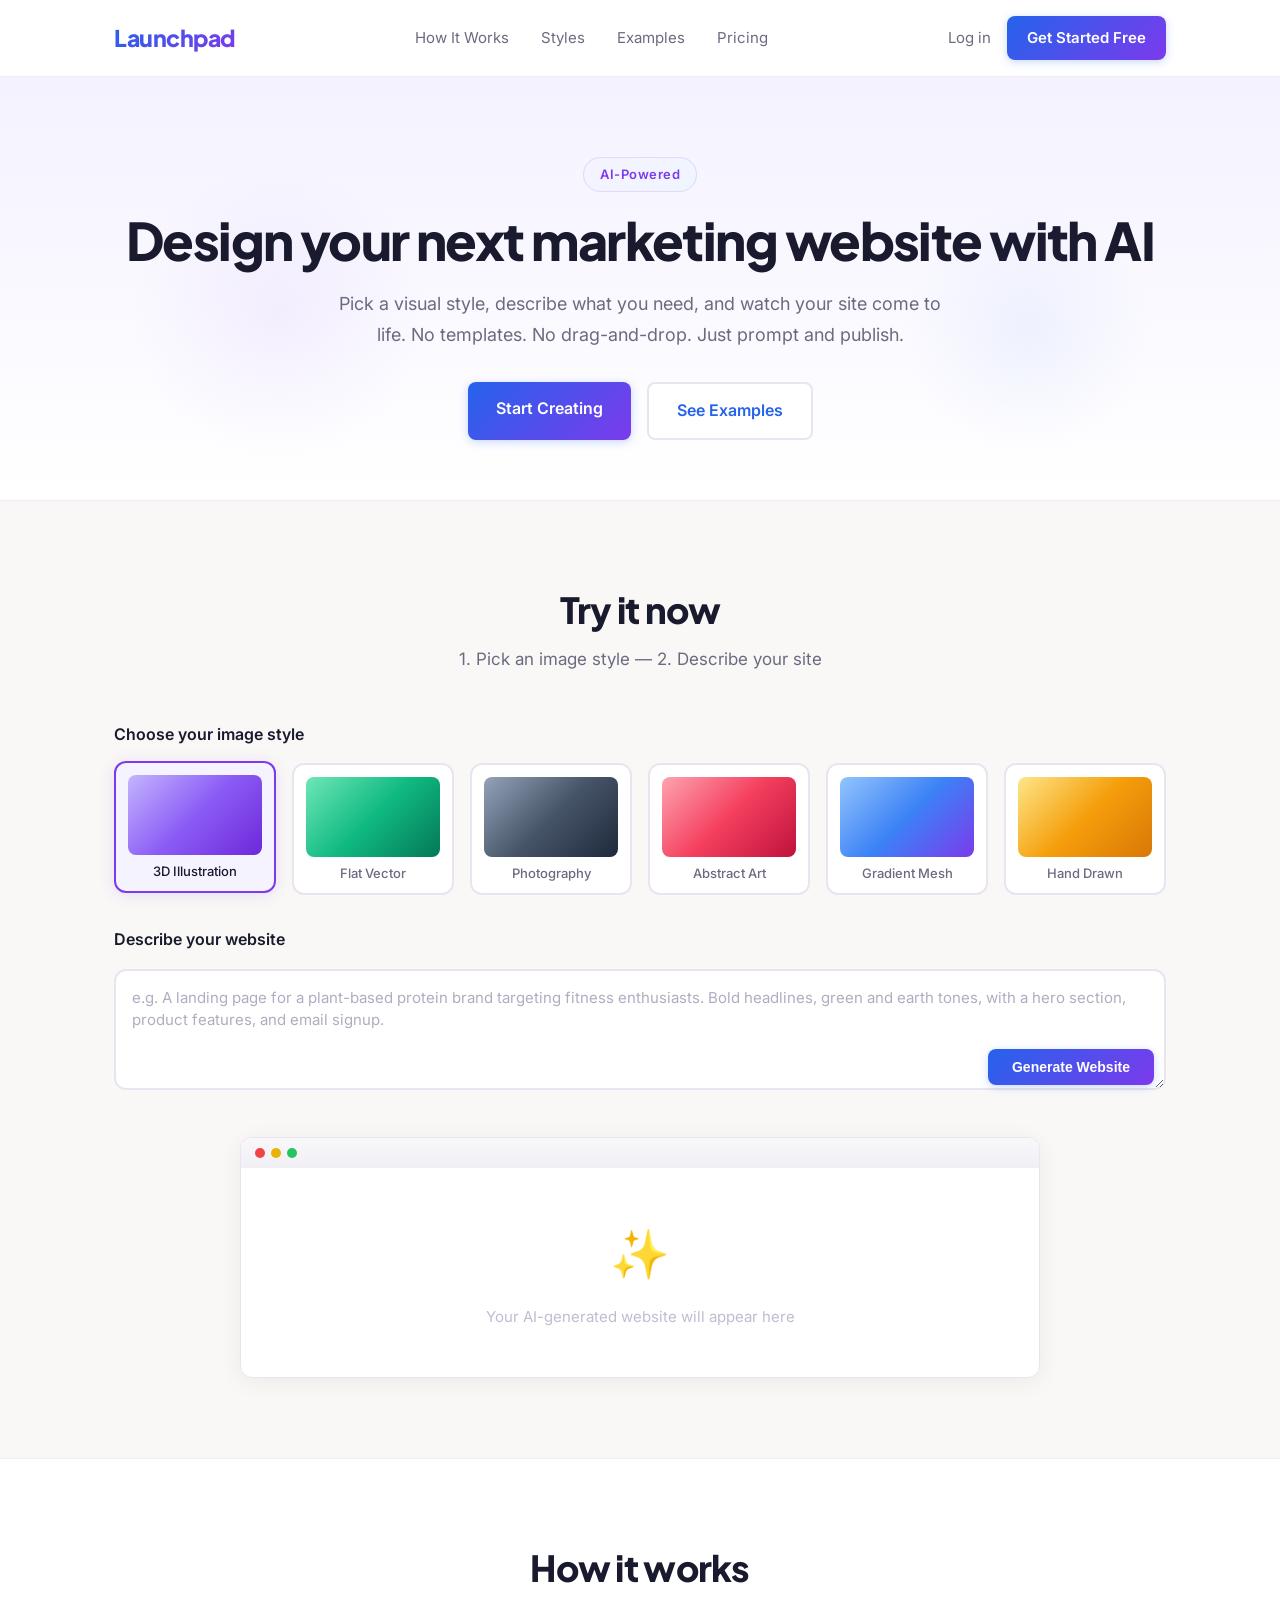
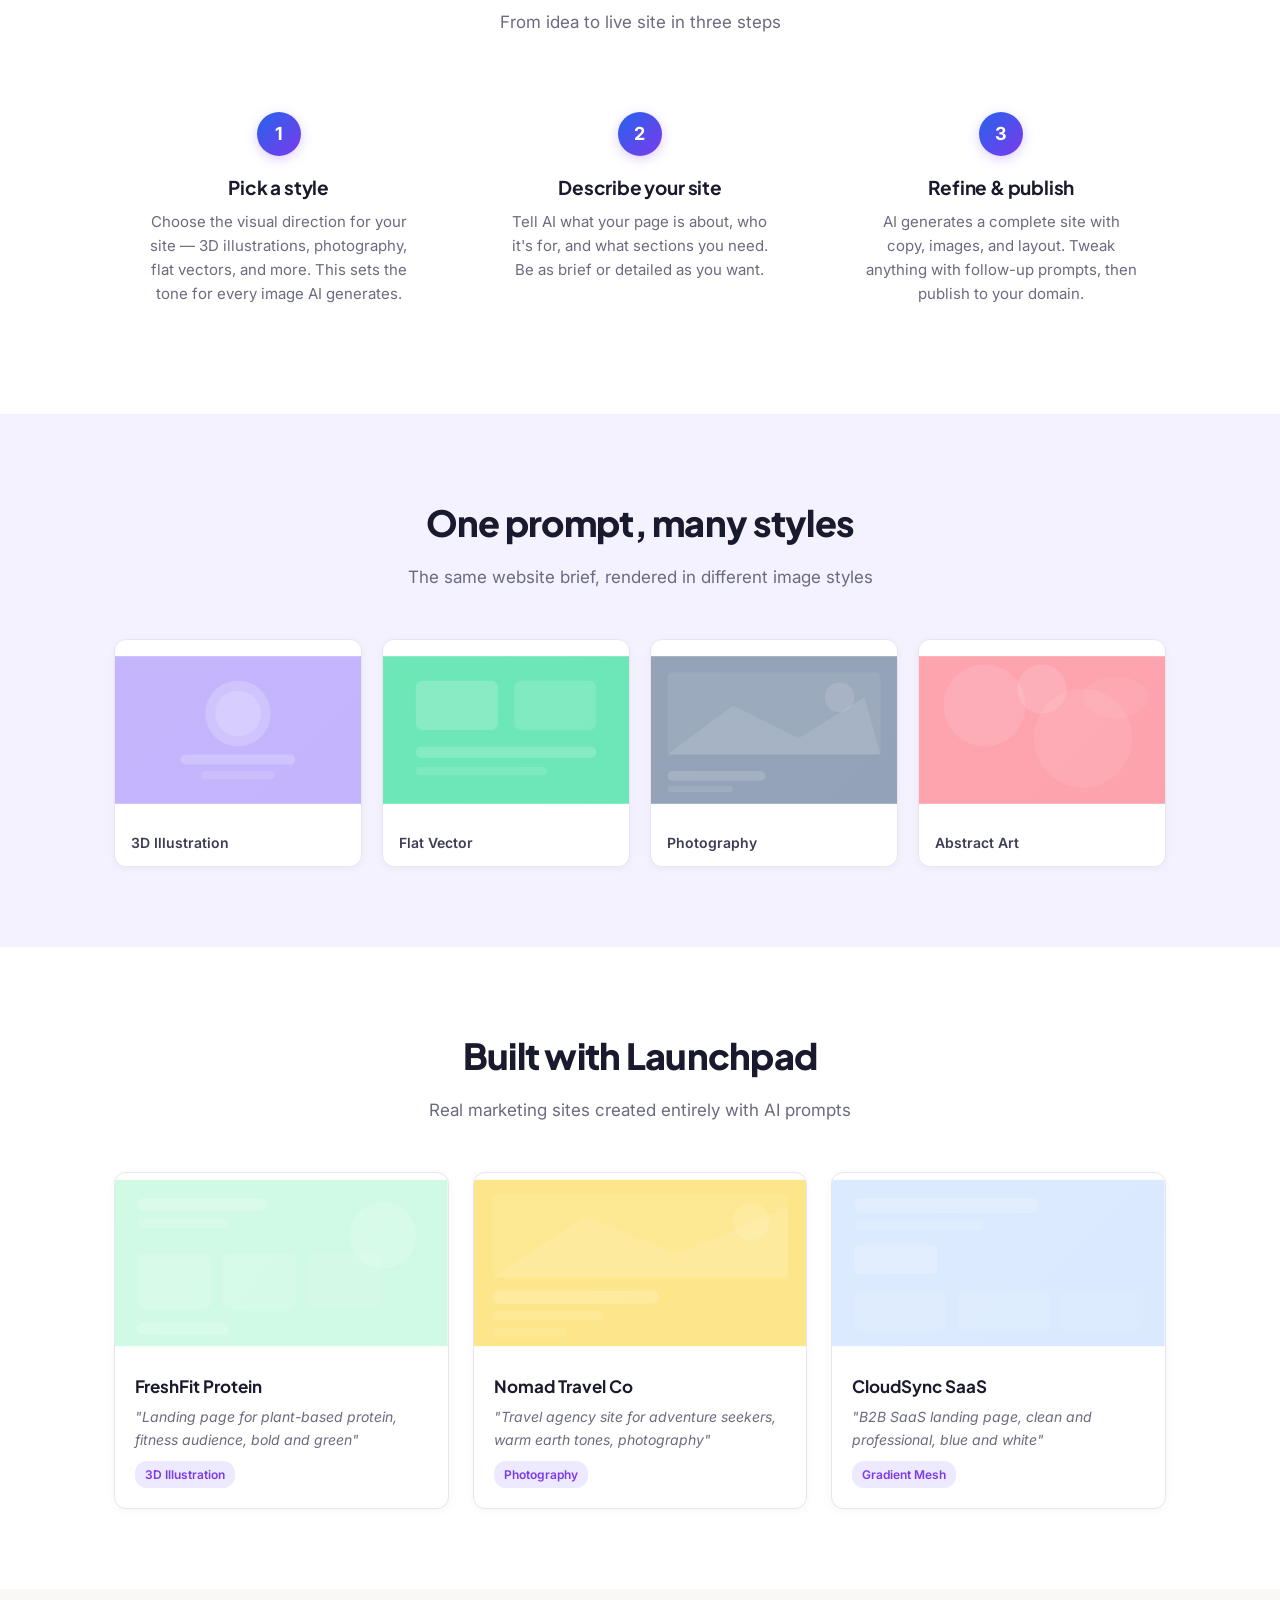
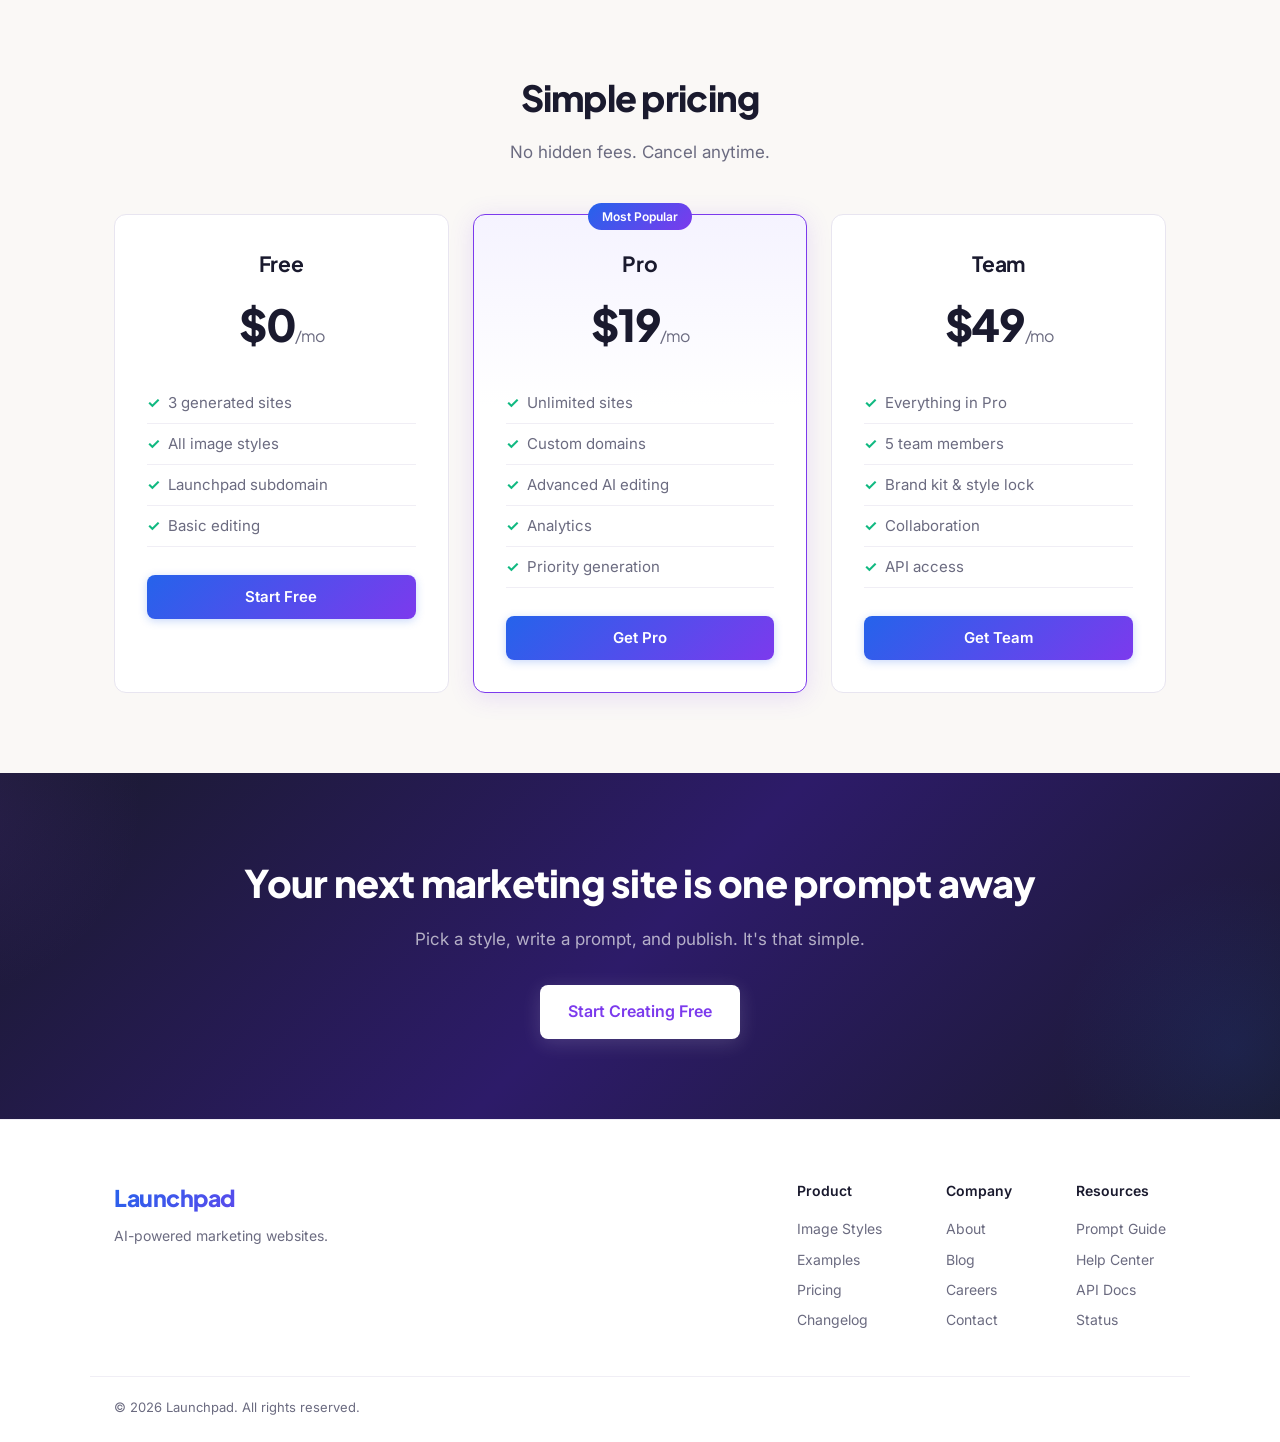
==== index.html @ 91522e07 "Initial commit: Launchpad AI website builder landing page Static landing page with colorized palette" ====
<!DOCTYPE html>
<html lang="en">
<head>
  <meta charset="UTF-8">
  <meta name="viewport" content="width=device-width, initial-scale=1.0">
  <title>Launchpad - AI Marketing Website Builder</title>
  <link rel="preconnect" href="https://fonts.googleapis.com">
  <link rel="preconnect" href="https://fonts.gstatic.com" crossorigin>
  <link href="https://fonts.googleapis.com/css2?family=Inter:wght@400;500;600;700&family=Plus+Jakarta+Sans:wght@600;700;800&display=swap" rel="stylesheet">
  <link rel="stylesheet" href="styles.css">
</head>
<body>

  <nav class="navbar">
    <div class="container nav-content">
      <div class="logo">Launchpad</div>
      <ul class="nav-links">
        <li><a href="#how-it-works">How It Works</a></li>
        <li><a href="#styles">Styles</a></li>
        <li><a href="#examples">Examples</a></li>
        <li><a href="#pricing">Pricing</a></li>
      </ul>
      <div class="nav-actions">
        <a href="#" class="btn-text">Log in</a>
        <a href="#" class="btn-primary">Get Started Free</a>
      </div>
    </div>
  </nav>

  <section class="hero">
    <div class="container">
      <div class="hero-badge">AI-Powered</div>
      <h1>Design your next marketing website with AI</h1>
      <p class="hero-subtitle">Pick a visual style, describe what you need, and watch your site come to life. No templates. No drag-and-drop. Just prompt and publish.</p>
      <div class="hero-actions">
        <a href="#builder" class="btn-primary btn-large">Start Creating</a>
        <a href="#examples" class="btn-secondary btn-large">See Examples</a>
      </div>
    </div>
  </section>

  <section id="builder" class="builder">
    <div class="container">
      <h2>Try it now</h2>
      <p class="section-subtitle">1. Pick an image style &mdash; 2. Describe your site</p>

      <div class="style-picker">
        <h3 class="picker-label">Choose your image style</h3>
        <div class="style-grid">
          <button class="style-card active" data-style="3d-illustration">
            <div class="style-preview preview-3d"></div>
            <span>3D Illustration</span>
          </button>
          <button class="style-card" data-style="flat-vector">
            <div class="style-preview preview-flat"></div>
            <span>Flat Vector</span>
          </button>
          <button class="style-card" data-style="photography">
            <div class="style-preview preview-photo"></div>
            <span>Photography</span>
          </button>
          <button class="style-card" data-style="abstract">
            <div class="style-preview preview-abstract"></div>
            <span>Abstract Art</span>
          </button>
          <button class="style-card" data-style="gradient">
            <div class="style-preview preview-gradient"></div>
            <span>Gradient Mesh</span>
          </button>
          <button class="style-card" data-style="hand-drawn">
            <div class="style-preview preview-hand"></div>
            <span>Hand Drawn</span>
          </button>
        </div>
      </div>

      <div class="prompt-area">
        <h3 class="picker-label">Describe your website</h3>
        <div class="prompt-box">
          <textarea placeholder="e.g. A landing page for a plant-based protein brand targeting fitness enthusiasts. Bold headlines, green and earth tones, with a hero section, product features, and email signup."></textarea>
          <button class="btn-primary btn-generate">Generate Website</button>
        </div>
      </div>

      <div class="builder-preview">
        <div class="browser-mockup">
          <div class="browser-bar">
            <span class="dot red"></span><span class="dot yellow"></span><span class="dot green"></span>
          </div>
          <div class="browser-content">
            <div class="preview-placeholder">
              <div class="preview-icon">&#10024;</div>
              <p>Your AI-generated website will appear here</p>
            </div>
          </div>
        </div>
      </div>
    </div>
  </section>

  <section id="how-it-works" class="how-it-works">
    <div class="container">
      <h2>How it works</h2>
      <p class="section-subtitle">From idea to live site in three steps</p>
      <div class="steps-grid">
        <div class="step-card fade-in">
          <div class="step-number">1</div>
          <h3>Pick a style</h3>
          <p>Choose the visual direction for your site — 3D illustrations, photography, flat vectors, and more. This sets the tone for every image AI generates.</p>
        </div>
        <div class="step-card fade-in">
          <div class="step-number">2</div>
          <h3>Describe your site</h3>
          <p>Tell AI what your page is about, who it's for, and what sections you need. Be as brief or detailed as you want.</p>
        </div>
        <div class="step-card fade-in">
          <div class="step-number">3</div>
          <h3>Refine & publish</h3>
          <p>AI generates a complete site with copy, images, and layout. Tweak anything with follow-up prompts, then publish to your domain.</p>
        </div>
      </div>
    </div>
  </section>

  <section id="styles" class="styles-showcase">
    <div class="container">
      <h2>One prompt, many styles</h2>
      <p class="section-subtitle">The same website brief, rendered in different image styles</p>
      <div class="showcase-grid">
        <div class="showcase-card fade-in">
          <div class="showcase-image showcase-3d">
            <svg viewBox="0 0 300 180" fill="none" xmlns="http://www.w3.org/2000/svg">
              <rect width="300" height="180" fill="url(#g3d)"/>
              <circle cx="150" cy="70" r="40" fill="rgba(255,255,255,0.2)" />
              <circle cx="150" cy="70" r="28" fill="rgba(255,255,255,0.15)" />
              <rect x="80" y="120" width="140" height="12" rx="6" fill="rgba(255,255,255,0.2)"/>
              <rect x="105" y="140" width="90" height="10" rx="5" fill="rgba(255,255,255,0.12)"/>
              <defs><linearGradient id="g3d" x1="0" y1="0" x2="300" y2="180"><stop stop-color="#c4b5fd"/><stop offset="0.5" stop-color="#8b5cf6"/><stop offset="1" stop-color="#4f46e5"/></linearGradient></defs>
            </svg>
          </div>
          <span class="showcase-label">3D Illustration</span>
        </div>
        <div class="showcase-card fade-in">
          <div class="showcase-image showcase-flat">
            <svg viewBox="0 0 300 180" fill="none" xmlns="http://www.w3.org/2000/svg">
              <rect width="300" height="180" fill="url(#gflat)"/>
              <rect x="40" y="30" width="100" height="60" rx="8" fill="rgba(255,255,255,0.18)"/>
              <rect x="160" y="30" width="100" height="60" rx="8" fill="rgba(255,255,255,0.12)"/>
              <rect x="40" y="110" width="220" height="14" rx="7" fill="rgba(255,255,255,0.15)"/>
              <rect x="40" y="135" width="160" height="10" rx="5" fill="rgba(255,255,255,0.1)"/>
              <defs><linearGradient id="gflat" x1="0" y1="0" x2="300" y2="180"><stop stop-color="#6ee7b7"/><stop offset="0.5" stop-color="#10b981"/><stop offset="1" stop-color="#047857"/></linearGradient></defs>
            </svg>
          </div>
          <span class="showcase-label">Flat Vector</span>
        </div>
        <div class="showcase-card fade-in">
          <div class="showcase-image showcase-photo">
            <svg viewBox="0 0 300 180" fill="none" xmlns="http://www.w3.org/2000/svg">
              <rect width="300" height="180" fill="url(#gphoto)"/>
              <rect x="20" y="20" width="260" height="100" rx="6" fill="rgba(255,255,255,0.08)"/>
              <polygon points="20,120 100,60 180,100 260,50 280,120" fill="rgba(255,255,255,0.1)"/>
              <circle cx="230" cy="50" r="18" fill="rgba(255,255,255,0.12)"/>
              <rect x="20" y="140" width="120" height="12" rx="6" fill="rgba(255,255,255,0.15)"/>
              <rect x="20" y="158" width="80" height="8" rx="4" fill="rgba(255,255,255,0.1)"/>
              <defs><linearGradient id="gphoto" x1="0" y1="0" x2="300" y2="180"><stop stop-color="#94a3b8"/><stop offset="0.5" stop-color="#475569"/><stop offset="1" stop-color="#1e293b"/></linearGradient></defs>
            </svg>
          </div>
          <span class="showcase-label">Photography</span>
        </div>
        <div class="showcase-card fade-in">
          <div class="showcase-image showcase-abstract">
            <svg viewBox="0 0 300 180" fill="none" xmlns="http://www.w3.org/2000/svg">
              <rect width="300" height="180" fill="url(#gabstract)"/>
              <circle cx="80" cy="60" r="50" fill="rgba(255,255,255,0.1)"/>
              <circle cx="200" cy="100" r="60" fill="rgba(255,255,255,0.08)"/>
              <circle cx="150" cy="40" r="30" fill="rgba(255,255,255,0.12)"/>
              <ellipse cx="240" cy="50" rx="40" ry="25" fill="rgba(255,255,255,0.06)"/>
              <defs><linearGradient id="gabstract" x1="0" y1="0" x2="300" y2="180"><stop stop-color="#fda4af"/><stop offset="0.5" stop-color="#f43f5e"/><stop offset="1" stop-color="#be123c"/></linearGradient></defs>
            </svg>
          </div>
          <span class="showcase-label">Abstract Art</span>
        </div>
      </div>
    </div>
  </section>

  <section id="examples" class="examples">
    <div class="container">
      <h2>Built with Launchpad</h2>
      <p class="section-subtitle">Real marketing sites created entirely with AI prompts</p>
      <div class="example-grid">
        <div class="example-card fade-in">
          <div class="example-image example-img-1">
            <svg viewBox="0 0 360 180" fill="none" xmlns="http://www.w3.org/2000/svg">
              <rect width="360" height="180" fill="url(#eg1)"/>
              <rect x="24" y="20" width="140" height="14" rx="7" fill="rgba(255,255,255,0.2)"/>
              <rect x="24" y="42" width="100" height="10" rx="5" fill="rgba(255,255,255,0.12)"/>
              <circle cx="290" cy="60" r="36" fill="rgba(255,255,255,0.15)"/>
              <rect x="24" y="80" width="80" height="60" rx="8" fill="rgba(255,255,255,0.12)"/>
              <rect x="116" y="80" width="80" height="60" rx="8" fill="rgba(255,255,255,0.1)"/>
              <rect x="208" y="80" width="80" height="60" rx="8" fill="rgba(255,255,255,0.08)"/>
              <rect x="24" y="155" width="100" height="12" rx="6" fill="rgba(255,255,255,0.18)"/>
              <defs><linearGradient id="eg1" x1="0" y1="0" x2="360" y2="180"><stop stop-color="#d1fae5"/><stop offset="0.5" stop-color="#34d399"/><stop offset="1" stop-color="#059669"/></linearGradient></defs>
            </svg>
          </div>
          <div class="example-info">
            <h3>FreshFit Protein</h3>
            <p class="example-prompt">"Landing page for plant-based protein, fitness audience, bold and green"</p>
            <span class="example-style">3D Illustration</span>
          </div>
        </div>
        <div class="example-card fade-in">
          <div class="example-image example-img-2">
            <svg viewBox="0 0 360 180" fill="none" xmlns="http://www.w3.org/2000/svg">
              <rect width="360" height="180" fill="url(#eg2)"/>
              <rect x="20" y="16" width="320" height="90" rx="6" fill="rgba(255,255,255,0.08)"/>
              <polygon points="20,106 120,40 220,80 340,30 340,106" fill="rgba(255,255,255,0.1)"/>
              <circle cx="300" cy="45" r="20" fill="rgba(255,255,255,0.12)"/>
              <rect x="20" y="120" width="180" height="14" rx="7" fill="rgba(255,255,255,0.18)"/>
              <rect x="20" y="142" width="120" height="10" rx="5" fill="rgba(255,255,255,0.1)"/>
              <rect x="20" y="160" width="80" height="10" rx="5" fill="rgba(255,255,255,0.08)"/>
              <defs><linearGradient id="eg2" x1="0" y1="0" x2="360" y2="180"><stop stop-color="#fde68a"/><stop offset="0.5" stop-color="#f59e0b"/><stop offset="1" stop-color="#b45309"/></linearGradient></defs>
            </svg>
          </div>
          <div class="example-info">
            <h3>Nomad Travel Co</h3>
            <p class="example-prompt">"Travel agency site for adventure seekers, warm earth tones, photography"</p>
            <span class="example-style">Photography</span>
          </div>
        </div>
        <div class="example-card fade-in">
          <div class="example-image example-img-3">
            <svg viewBox="0 0 360 180" fill="none" xmlns="http://www.w3.org/2000/svg">
              <rect width="360" height="180" fill="url(#eg3)"/>
              <rect x="24" y="20" width="200" height="16" rx="8" fill="rgba(255,255,255,0.2)"/>
              <rect x="24" y="44" width="140" height="10" rx="5" fill="rgba(255,255,255,0.12)"/>
              <rect x="24" y="70" width="90" height="32" rx="6" fill="rgba(255,255,255,0.18)"/>
              <rect x="24" y="120" width="100" height="44" rx="8" fill="rgba(255,255,255,0.1)"/>
              <rect x="136" y="120" width="100" height="44" rx="8" fill="rgba(255,255,255,0.08)"/>
              <rect x="248" y="120" width="88" height="44" rx="8" fill="rgba(255,255,255,0.06)"/>
              <defs><linearGradient id="eg3" x1="0" y1="0" x2="360" y2="180"><stop stop-color="#dbeafe"/><stop offset="0.5" stop-color="#60a5fa"/><stop offset="1" stop-color="#2563eb"/></linearGradient></defs>
            </svg>
          </div>
          <div class="example-info">
            <h3>CloudSync SaaS</h3>
            <p class="example-prompt">"B2B SaaS landing page, clean and professional, blue and white"</p>
            <span class="example-style">Gradient Mesh</span>
          </div>
        </div>
      </div>
    </div>
  </section>

  <section id="pricing" class="pricing">
    <div class="container">
      <h2>Simple pricing</h2>
      <p class="section-subtitle">No hidden fees. Cancel anytime.</p>
      <div class="pricing-grid">
        <div class="pricing-card fade-in">
          <h3>Free</h3>
          <div class="price">$0<span>/mo</span></div>
          <ul>
            <li>3 generated sites</li>
            <li>All image styles</li>
            <li>Launchpad subdomain</li>
            <li>Basic editing</li>
          </ul>
          <a href="#" class="btn-primary">Start Free</a>
        </div>
        <div class="pricing-card featured fade-in">
          <div class="badge">Most Popular</div>
          <h3>Pro</h3>
          <div class="price">$19<span>/mo</span></div>
          <ul>
            <li>Unlimited sites</li>
            <li>Custom domains</li>
            <li>Advanced AI editing</li>
            <li>Analytics</li>
            <li>Priority generation</li>
          </ul>
          <a href="#" class="btn-primary">Get Pro</a>
        </div>
        <div class="pricing-card fade-in">
          <h3>Team</h3>
          <div class="price">$49<span>/mo</span></div>
          <ul>
            <li>Everything in Pro</li>
            <li>5 team members</li>
            <li>Brand kit & style lock</li>
            <li>Collaboration</li>
            <li>API access</li>
          </ul>
          <a href="#" class="btn-primary">Get Team</a>
        </div>
      </div>
    </div>
  </section>

  <section class="cta">
    <div class="container">
      <h2>Your next marketing site is one prompt away</h2>
      <p>Pick a style, write a prompt, and publish. It's that simple.</p>
      <a href="#builder" class="btn-primary btn-large">Start Creating Free</a>
    </div>
  </section>

  <footer class="footer">
    <div class="container footer-content">
      <div class="footer-brand">
        <div class="logo">Launchpad</div>
        <p>AI-powered marketing websites.</p>
      </div>
      <div class="footer-links">
        <div>
          <h4>Product</h4>
          <a href="#">Image Styles</a>
          <a href="#">Examples</a>
          <a href="#">Pricing</a>
          <a href="#">Changelog</a>
        </div>
        <div>
          <h4>Company</h4>
          <a href="#">About</a>
          <a href="#">Blog</a>
          <a href="#">Careers</a>
          <a href="#">Contact</a>
        </div>
        <div>
          <h4>Resources</h4>
          <a href="#">Prompt Guide</a>
          <a href="#">Help Center</a>
          <a href="#">API Docs</a>
          <a href="#">Status</a>
        </div>
      </div>
    </div>
    <div class="container footer-bottom">
      <p>&copy; 2026 Launchpad. All rights reserved.</p>
    </div>
  </footer>

  <script src="app.js"></script>
</body>
</html>
---- styles.css ----
:root {
  --blue-600: #2563eb;
  --blue-500: #3b82f6;
  --blue-100: #dbeafe;
  --blue-50: #eff6ff;
  --violet-600: #7c3aed;
  --violet-100: #ede9fe;
  --violet-50: #f5f3ff;
  --rose-500: #f43f5e;
  --rose-100: #ffe4e6;
  --amber-500: #f59e0b;
  --amber-100: #fef3c7;
  --emerald-500: #10b981;
  --emerald-100: #d1fae5;
  --ink: #1a1a2e;
  --ink-light: #3d3d56;
  --ink-muted: #6b6b80;
  --surface: #fff;
  --surface-warm: #faf8f6;
  --surface-cool: #f4f2ff;
  --surface-tint: #f0edff;
  --border: #e8e5f0;
  --border-light: #f0eef5;
}

* {
  margin: 0;
  padding: 0;
  box-sizing: border-box;
}

body {
  font-family: 'Inter', -apple-system, BlinkMacSystemFont, 'Segoe UI', Roboto, sans-serif;
  color: var(--ink-light);
  line-height: 1.6;
  background: var(--surface);
  -webkit-font-smoothing: antialiased;
  -moz-osx-font-smoothing: grayscale;
}

.container {
  max-width: 1100px;
  margin: 0 auto;
  padding: 0 24px;
}

/* Nav */
.navbar {
  padding: 16px 0;
  border-bottom: 1px solid var(--border-light);
  position: sticky;
  top: 0;
  background: rgba(255, 255, 255, 0.92);
  backdrop-filter: blur(12px);
  z-index: 100;
}

.nav-content {
  display: flex;
  align-items: center;
  justify-content: space-between;
}

.logo {
  font-family: 'Plus Jakarta Sans', 'Inter', sans-serif;
  font-size: 23px;
  font-weight: 800;
  color: var(--ink);
  background: linear-gradient(135deg, var(--blue-600), var(--violet-600));
  -webkit-background-clip: text;
  -webkit-text-fill-color: transparent;
  background-clip: text;
  letter-spacing: -0.02em;
}

.nav-links {
  display: flex;
  list-style: none;
  gap: 32px;
}

.nav-links a {
  text-decoration: none;
  color: var(--ink-muted);
  font-size: 15px;
}

.nav-links a:hover {
  color: var(--ink);
}

.nav-actions {
  display: flex;
  align-items: center;
  gap: 16px;
}

.btn-text {
  text-decoration: none;
  color: var(--ink-muted);
  font-size: 15px;
}

.btn-text:hover {
  color: var(--ink);
}

.btn-primary {
  display: inline-block;
  background: linear-gradient(135deg, var(--blue-600), var(--violet-600));
  color: #fff;
  padding: 10px 20px;
  border-radius: 8px;
  text-decoration: none;
  font-size: 15px;
  font-weight: 600;
  border: none;
  cursor: pointer;
  box-shadow: 0 2px 8px rgba(37, 99, 235, 0.25);
}

.btn-primary:hover {
  box-shadow: 0 4px 16px rgba(37, 99, 235, 0.35);
}

.btn-secondary {
  display: inline-block;
  background: var(--surface);
  color: var(--blue-600);
  padding: 10px 20px;
  border-radius: 8px;
  text-decoration: none;
  font-size: 15px;
  font-weight: 600;
  border: 2px solid var(--border);
}

.btn-secondary:hover {
  border-color: var(--blue-500);
  background: var(--blue-50);
}

.btn-large {
  padding: 14px 28px;
  font-size: 16px;
}

/* Hero */
.hero {
  padding: 80px 0 60px;
  text-align: center;
  background: linear-gradient(180deg, var(--surface-cool) 0%, var(--surface) 100%);
  position: relative;
}

.hero::before {
  content: '';
  position: absolute;
  top: 20%;
  left: 10%;
  width: 300px;
  height: 300px;
  background: radial-gradient(circle, rgba(124, 58, 237, 0.06) 0%, transparent 70%);
  border-radius: 50%;
  pointer-events: none;
}

.hero::after {
  content: '';
  position: absolute;
  top: 30%;
  right: 10%;
  width: 250px;
  height: 250px;
  background: radial-gradient(circle, rgba(37, 99, 235, 0.06) 0%, transparent 70%);
  border-radius: 50%;
  pointer-events: none;
}

.hero-badge {
  display: inline-block;
  background: linear-gradient(135deg, var(--violet-50), var(--blue-50));
  color: var(--violet-600);
  font-size: 13px;
  font-weight: 600;
  padding: 6px 16px;
  border-radius: 20px;
  margin-bottom: 20px;
  letter-spacing: 0.5px;
  border: 1px solid rgba(124, 58, 237, 0.15);
}

.hero h1 {
  font-family: 'Plus Jakarta Sans', 'Inter', sans-serif;
  font-size: 52px;
  font-weight: 800;
  line-height: 1.1;
  color: var(--ink);
  margin-bottom: 20px;
  letter-spacing: -0.03em;
}

.hero-subtitle {
  font-size: 18px;
  color: var(--ink-muted);
  max-width: 620px;
  margin: 0 auto 32px;
  line-height: 1.7;
}

.hero-actions {
  display: flex;
  justify-content: center;
  gap: 16px;
}

/* Builder Section */
.builder {
  padding: 80px 0;
  background: var(--surface-warm);
  border-top: 1px solid var(--border-light);
  border-bottom: 1px solid var(--border-light);
}

.builder h2 {
  font-family: 'Plus Jakarta Sans', 'Inter', sans-serif;
  text-align: center;
  font-size: 36px;
  font-weight: 800;
  color: var(--ink);
  margin-bottom: 8px;
  letter-spacing: -0.02em;
}

.picker-label {
  font-size: 16px;
  font-weight: 600;
  color: var(--ink);
  margin-bottom: 16px;
}

/* Style Picker */
.style-picker {
  margin-top: 40px;
  margin-bottom: 32px;
}

.style-grid {
  display: grid;
  grid-template-columns: repeat(6, 1fr);
  gap: 16px;
}

.style-card {
  background: var(--surface);
  border: 2px solid var(--border);
  border-radius: 12px;
  padding: 12px;
  text-align: center;
  cursor: pointer;
  transition: border-color 0.2s, box-shadow 0.2s;
  font-family: inherit;
  font-size: 13px;
  font-weight: 500;
  color: var(--ink-muted);
}

.style-card:hover {
  border-color: var(--blue-500);
  box-shadow: 0 2px 12px rgba(37, 99, 235, 0.1);
}

.style-card.active {
  border-color: var(--violet-600);
  background: var(--violet-50);
  box-shadow: 0 2px 16px rgba(124, 58, 237, 0.15);
  color: var(--ink);
}

.style-preview {
  width: 100%;
  height: 80px;
  border-radius: 8px;
  margin-bottom: 8px;
}

.preview-3d {
  background: linear-gradient(135deg, #c4b5fd, #8b5cf6, #6d28d9);
}

.preview-flat {
  background: linear-gradient(135deg, #6ee7b7, #10b981, #047857);
}

.preview-photo {
  background: linear-gradient(135deg, #94a3b8, #475569, #1e293b);
}

.preview-abstract {
  background: linear-gradient(135deg, #fda4af, #f43f5e, #be123c);
}

.preview-gradient {
  background: linear-gradient(135deg, #93c5fd, #3b82f6, #7c3aed);
}

.preview-hand {
  background: linear-gradient(135deg, #fde68a, #f59e0b, #d97706);
}

/* Prompt Area */
.prompt-area {
  margin-bottom: 40px;
}

.prompt-box {
  position: relative;
}

.prompt-box textarea {
  width: 100%;
  min-height: 120px;
  padding: 16px;
  padding-bottom: 56px;
  border: 2px solid var(--border);
  border-radius: 12px;
  font-family: inherit;
  font-size: 15px;
  color: var(--ink-light);
  resize: vertical;
  line-height: 1.5;
  background: var(--surface);
}

.prompt-box textarea:focus {
  outline: none;
  border-color: var(--violet-600);
  box-shadow: 0 0 0 3px rgba(124, 58, 237, 0.1);
}

.prompt-box textarea::placeholder {
  color: #b0adc0;
}

.btn-generate {
  position: absolute;
  bottom: 12px;
  right: 12px;
  padding: 10px 24px;
  font-size: 14px;
}

/* Builder Preview */
.builder-preview {
  max-width: 800px;
  margin: 0 auto;
}

.browser-mockup {
  border: 1px solid var(--border);
  border-radius: 12px;
  overflow: hidden;
  background: var(--surface);
  box-shadow: 0 4px 24px rgba(0, 0, 0, 0.06);
}

.browser-bar {
  background: linear-gradient(180deg, #f8f7fa, #f0eff4);
  padding: 10px 14px;
  display: flex;
  gap: 6px;
}

.dot {
  width: 10px;
  height: 10px;
  border-radius: 50%;
}

.dot.red { background: #ef4444; }
.dot.yellow { background: #eab308; }
.dot.green { background: #22c55e; }

.browser-content {
  padding: 48px 32px;
}

.preview-placeholder {
  text-align: center;
  color: #c0bdd0;
}

.preview-icon {
  font-size: 48px;
  margin-bottom: 12px;
}

.preview-placeholder p {
  font-size: 15px;
}

/* How It Works */
.how-it-works {
  padding: 80px 0;
  background: var(--surface);
}

.how-it-works h2 {
  font-family: 'Plus Jakarta Sans', 'Inter', sans-serif;
  text-align: center;
  font-size: 36px;
  font-weight: 800;
  color: var(--ink);
  margin-bottom: 12px;
  letter-spacing: -0.02em;
}

.section-subtitle {
  text-align: center;
  font-size: 17px;
  color: var(--ink-muted);
  margin-bottom: 48px;
}

.steps-grid {
  display: grid;
  grid-template-columns: repeat(3, 1fr);
  gap: 32px;
}

.step-card {
  text-align: center;
  padding: 28px;
}

.step-number {
  display: inline-flex;
  align-items: center;
  justify-content: center;
  width: 44px;
  height: 44px;
  border-radius: 50%;
  background: linear-gradient(135deg, var(--blue-600), var(--violet-600));
  color: #fff;
  font-size: 18px;
  font-weight: 700;
  margin-bottom: 16px;
  box-shadow: 0 3px 12px rgba(124, 58, 237, 0.25);
}

.step-card h3 {
  font-family: 'Plus Jakarta Sans', 'Inter', sans-serif;
  font-size: 19px;
  font-weight: 700;
  color: var(--ink);
  margin-bottom: 8px;
  letter-spacing: -0.01em;
}

.step-card p {
  font-size: 15px;
  color: var(--ink-muted);
}

/* Styles Showcase */
.styles-showcase {
  padding: 80px 0;
  background: var(--surface-cool);
}

.styles-showcase h2 {
  font-family: 'Plus Jakarta Sans', 'Inter', sans-serif;
  text-align: center;
  font-size: 36px;
  font-weight: 800;
  color: var(--ink);
  margin-bottom: 12px;
  letter-spacing: -0.02em;
}

.showcase-grid {
  display: grid;
  grid-template-columns: repeat(4, 1fr);
  gap: 20px;
}

.showcase-card {
  border-radius: 12px;
  overflow: hidden;
  background: var(--surface);
  border: 1px solid var(--border);
  box-shadow: 0 2px 8px rgba(0, 0, 0, 0.04);
}

.showcase-image {
  height: 180px;
  display: flex;
  align-items: center;
  justify-content: center;
  overflow: hidden;
}

.showcase-image svg {
  width: 100%;
  height: 100%;
}

.showcase-label {
  display: block;
  padding: 12px 16px;
  font-size: 14px;
  font-weight: 600;
  color: var(--ink-light);
}

/* Examples */
.examples {
  padding: 80px 0;
  background: var(--surface);
}

.examples h2 {
  font-family: 'Plus Jakarta Sans', 'Inter', sans-serif;
  text-align: center;
  font-size: 36px;
  font-weight: 800;
  color: var(--ink);
  margin-bottom: 12px;
  letter-spacing: -0.02em;
}

.example-grid {
  display: grid;
  grid-template-columns: repeat(3, 1fr);
  gap: 24px;
}

.example-card {
  border: 1px solid var(--border);
  border-radius: 12px;
  overflow: hidden;
  background: var(--surface);
  box-shadow: 0 2px 8px rgba(0, 0, 0, 0.04);
}

.example-image {
  height: 180px;
  display: flex;
  align-items: center;
  justify-content: center;
  overflow: hidden;
}

.example-image svg {
  width: 100%;
  height: 100%;
}

.example-info {
  padding: 20px;
}

.example-info h3 {
  font-family: 'Plus Jakarta Sans', 'Inter', sans-serif;
  font-size: 17px;
  font-weight: 700;
  color: var(--ink);
  margin-bottom: 6px;
}

.example-prompt {
  font-size: 14px;
  color: var(--ink-muted);
  font-style: italic;
  margin-bottom: 10px;
}

.example-style {
  display: inline-block;
  font-size: 12px;
  font-weight: 600;
  color: var(--violet-600);
  background: var(--violet-100);
  padding: 4px 10px;
  border-radius: 12px;
}

/* Pricing */
.pricing {
  padding: 80px 0;
  background: var(--surface-warm);
}

.pricing h2 {
  font-family: 'Plus Jakarta Sans', 'Inter', sans-serif;
  text-align: center;
  font-size: 36px;
  font-weight: 800;
  color: var(--ink);
  margin-bottom: 12px;
  letter-spacing: -0.02em;
}

.pricing-grid {
  display: grid;
  grid-template-columns: repeat(3, 1fr);
  gap: 24px;
  margin-top: 40px;
}

.pricing-card {
  padding: 32px;
  border: 1px solid var(--border);
  border-radius: 12px;
  text-align: center;
  position: relative;
  background: var(--surface);
}

.pricing-card.featured {
  border-color: var(--violet-600);
  box-shadow: 0 4px 24px rgba(124, 58, 237, 0.15);
  background: linear-gradient(180deg, var(--violet-50) 0%, var(--surface) 40%);
}

.badge {
  position: absolute;
  top: -12px;
  left: 50%;
  transform: translateX(-50%);
  background: linear-gradient(135deg, var(--blue-600), var(--violet-600));
  color: #fff;
  font-size: 12px;
  font-weight: 600;
  padding: 4px 14px;
  border-radius: 20px;
}

.pricing-card h3 {
  font-family: 'Plus Jakarta Sans', 'Inter', sans-serif;
  font-size: 21px;
  font-weight: 700;
  margin-bottom: 8px;
  color: var(--ink);
  letter-spacing: -0.01em;
}

.price {
  font-family: 'Plus Jakarta Sans', 'Inter', sans-serif;
  font-size: 44px;
  font-weight: 800;
  color: var(--ink);
  margin-bottom: 24px;
  letter-spacing: -0.03em;
}

.price span {
  font-size: 16px;
  font-weight: 400;
  color: var(--ink-muted);
}

.pricing-card ul {
  list-style: none;
  margin-bottom: 28px;
  text-align: left;
}

.pricing-card li {
  padding: 8px 0;
  font-size: 15px;
  color: var(--ink-muted);
  border-bottom: 1px solid var(--border-light);
}

.pricing-card li::before {
  content: '\2713';
  color: var(--emerald-500);
  font-weight: 700;
  margin-right: 8px;
}

.pricing-card .btn-primary {
  width: 100%;
  text-align: center;
}

/* CTA */
.cta {
  padding: 80px 0;
  text-align: center;
  background: linear-gradient(135deg, #1a1a2e 0%, #2d1b69 50%, #1a1a2e 100%);
  color: #fff;
  position: relative;
  overflow: hidden;
}

.cta::before {
  content: '';
  position: absolute;
  top: -50%;
  left: -20%;
  width: 400px;
  height: 400px;
  background: radial-gradient(circle, rgba(124, 58, 237, 0.15) 0%, transparent 70%);
  border-radius: 50%;
  pointer-events: none;
}

.cta::after {
  content: '';
  position: absolute;
  bottom: -30%;
  right: -10%;
  width: 350px;
  height: 350px;
  background: radial-gradient(circle, rgba(37, 99, 235, 0.12) 0%, transparent 70%);
  border-radius: 50%;
  pointer-events: none;
}

.cta h2 {
  font-family: 'Plus Jakarta Sans', 'Inter', sans-serif;
  text-align: center;
  font-size: 38px;
  font-weight: 800;
  color: #fff;
  margin-bottom: 12px;
  position: relative;
  letter-spacing: -0.02em;
}

.cta p {
  color: rgba(255, 255, 255, 0.65);
  font-size: 17px;
  margin-bottom: 32px;
  position: relative;
}

.cta .btn-primary {
  position: relative;
  background: #fff;
  color: var(--violet-600);
  box-shadow: 0 4px 20px rgba(255, 255, 255, 0.15);
}

/* Footer */
.footer {
  padding: 60px 0 24px;
  border-top: 1px solid var(--border-light);
  background: var(--surface);
}

.footer-content {
  display: flex;
  justify-content: space-between;
  margin-bottom: 40px;
}

.footer-brand p {
  color: var(--ink-muted);
  font-size: 14px;
  margin-top: 8px;
}

.footer-links {
  display: flex;
  gap: 64px;
}

.footer-links h4 {
  font-size: 14px;
  font-weight: 600;
  color: var(--ink);
  margin-bottom: 12px;
}

.footer-links a {
  display: block;
  text-decoration: none;
  color: var(--ink-muted);
  font-size: 14px;
  padding: 4px 0;
}

.footer-links a:hover {
  color: var(--violet-600);
}

.footer-bottom {
  border-top: 1px solid var(--border-light);
  padding-top: 20px;
}

.footer-bottom p {
  font-size: 13px;
  color: var(--ink-muted);
}

/* Loading dots for generate button */
.preview-loading {
  text-align: center;
  color: var(--ink-muted);
}

.loading-dots {
  display: flex;
  justify-content: center;
  gap: 6px;
  margin-bottom: 12px;
}

.loading-dots span {
  width: 10px;
  height: 10px;
  border-radius: 50%;
  background: linear-gradient(135deg, var(--blue-600), var(--violet-600));
  animation: dotBounce 1.2s ease-in-out infinite;
}

.loading-dots span:nth-child(2) { animation-delay: 0.15s; }
.loading-dots span:nth-child(3) { animation-delay: 0.3s; }

@keyframes dotBounce {
  0%, 80%, 100% { transform: scale(0.6); opacity: 0.4; }
  40% { transform: scale(1); opacity: 1; }
}

.preview-done {
  text-align: center;
  color: var(--ink-light);
}

/* ===== ANIMATIONS ===== */

/* Scroll-reveal: elements fade up into view */
@keyframes fadeInUp {
  from {
    opacity: 0;
    transform: translateY(24px);
  }
  to {
    opacity: 1;
    transform: translateY(0);
  }
}

.fade-in {
  opacity: 0;
  transform: translateY(24px);
}

.fade-in.visible {
  animation: fadeInUp 0.6s ease-out forwards;
}

.fade-in.visible:nth-child(2) { animation-delay: 0.08s; }
.fade-in.visible:nth-child(3) { animation-delay: 0.16s; }
.fade-in.visible:nth-child(4) { animation-delay: 0.24s; }
.fade-in.visible:nth-child(5) { animation-delay: 0.32s; }
.fade-in.visible:nth-child(6) { animation-delay: 0.4s; }

/* Hero entrance */
@keyframes heroEntrance {
  from {
    opacity: 0;
    transform: translateY(32px);
  }
  to {
    opacity: 1;
    transform: translateY(0);
  }
}

.hero .hero-badge { animation: heroEntrance 0.5s ease-out 0.1s both; }
.hero h1 { animation: heroEntrance 0.5s ease-out 0.2s both; }
.hero-subtitle { animation: heroEntrance 0.5s ease-out 0.3s both; }
.hero-actions { animation: heroEntrance 0.5s ease-out 0.4s both; }

/* Card hover lifts */
.style-card {
  transition: border-color 0.2s, box-shadow 0.25s ease, transform 0.25s ease;
}

.style-card:hover {
  transform: translateY(-2px);
}

.style-card.active {
  transform: translateY(-2px);
}

.showcase-card {
  transition: transform 0.25s ease, box-shadow 0.25s ease;
}

.showcase-card:hover {
  transform: translateY(-4px);
  box-shadow: 0 8px 24px rgba(0, 0, 0, 0.1);
}

.example-card {
  transition: transform 0.25s ease, box-shadow 0.25s ease;
}

.example-card:hover {
  transform: translateY(-4px);
  box-shadow: 0 8px 24px rgba(0, 0, 0, 0.1);
}

.pricing-card {
  transition: transform 0.25s ease, box-shadow 0.25s ease;
}

.pricing-card:hover {
  transform: translateY(-4px);
  box-shadow: 0 8px 28px rgba(0, 0, 0, 0.08);
}

/* Button hover effects */
.btn-primary {
  transition: box-shadow 0.25s ease, transform 0.15s ease;
}

.btn-primary:hover {
  transform: translateY(-1px);
}

.btn-primary:active {
  transform: translateY(0);
}

.btn-secondary {
  transition: border-color 0.2s, background 0.2s, transform 0.15s ease;
}

.btn-secondary:hover {
  transform: translateY(-1px);
}

/* Nav link underline animation */
.nav-links a {
  position: relative;
  transition: color 0.2s;
}

.nav-links a::after {
  content: '';
  position: absolute;
  bottom: -4px;
  left: 0;
  width: 0;
  height: 2px;
  background: linear-gradient(90deg, var(--blue-600), var(--violet-600));
  border-radius: 1px;
  transition: width 0.25s ease;
}

.nav-links a:hover::after {
  width: 100%;
}

/* Generate button pulse */
@keyframes subtlePulse {
  0%, 100% { box-shadow: 0 2px 8px rgba(37, 99, 235, 0.25); }
  50% { box-shadow: 0 2px 16px rgba(124, 58, 237, 0.35); }
}

.btn-generate {
  animation: subtlePulse 3s ease-in-out infinite;
}

.btn-generate:hover {
  animation: none;
}

/* Browser mockup float */
@keyframes gentleFloat {
  0%, 100% { transform: translateY(0); }
  50% { transform: translateY(-6px); }
}

.builder-preview .browser-mockup {
  animation: gentleFloat 5s ease-in-out infinite;
}

/* Step number pop */
.step-number {
  transition: transform 0.25s ease;
}

.step-card:hover .step-number {
  transform: scale(1.1);
}

/* Reduced motion */
@media (prefers-reduced-motion: reduce) {
  *, *::before, *::after {
    animation-duration: 0.01ms !important;
    transition-duration: 0.01ms !important;
  }
  .fade-in {
    opacity: 1;
    transform: none;
  }
}
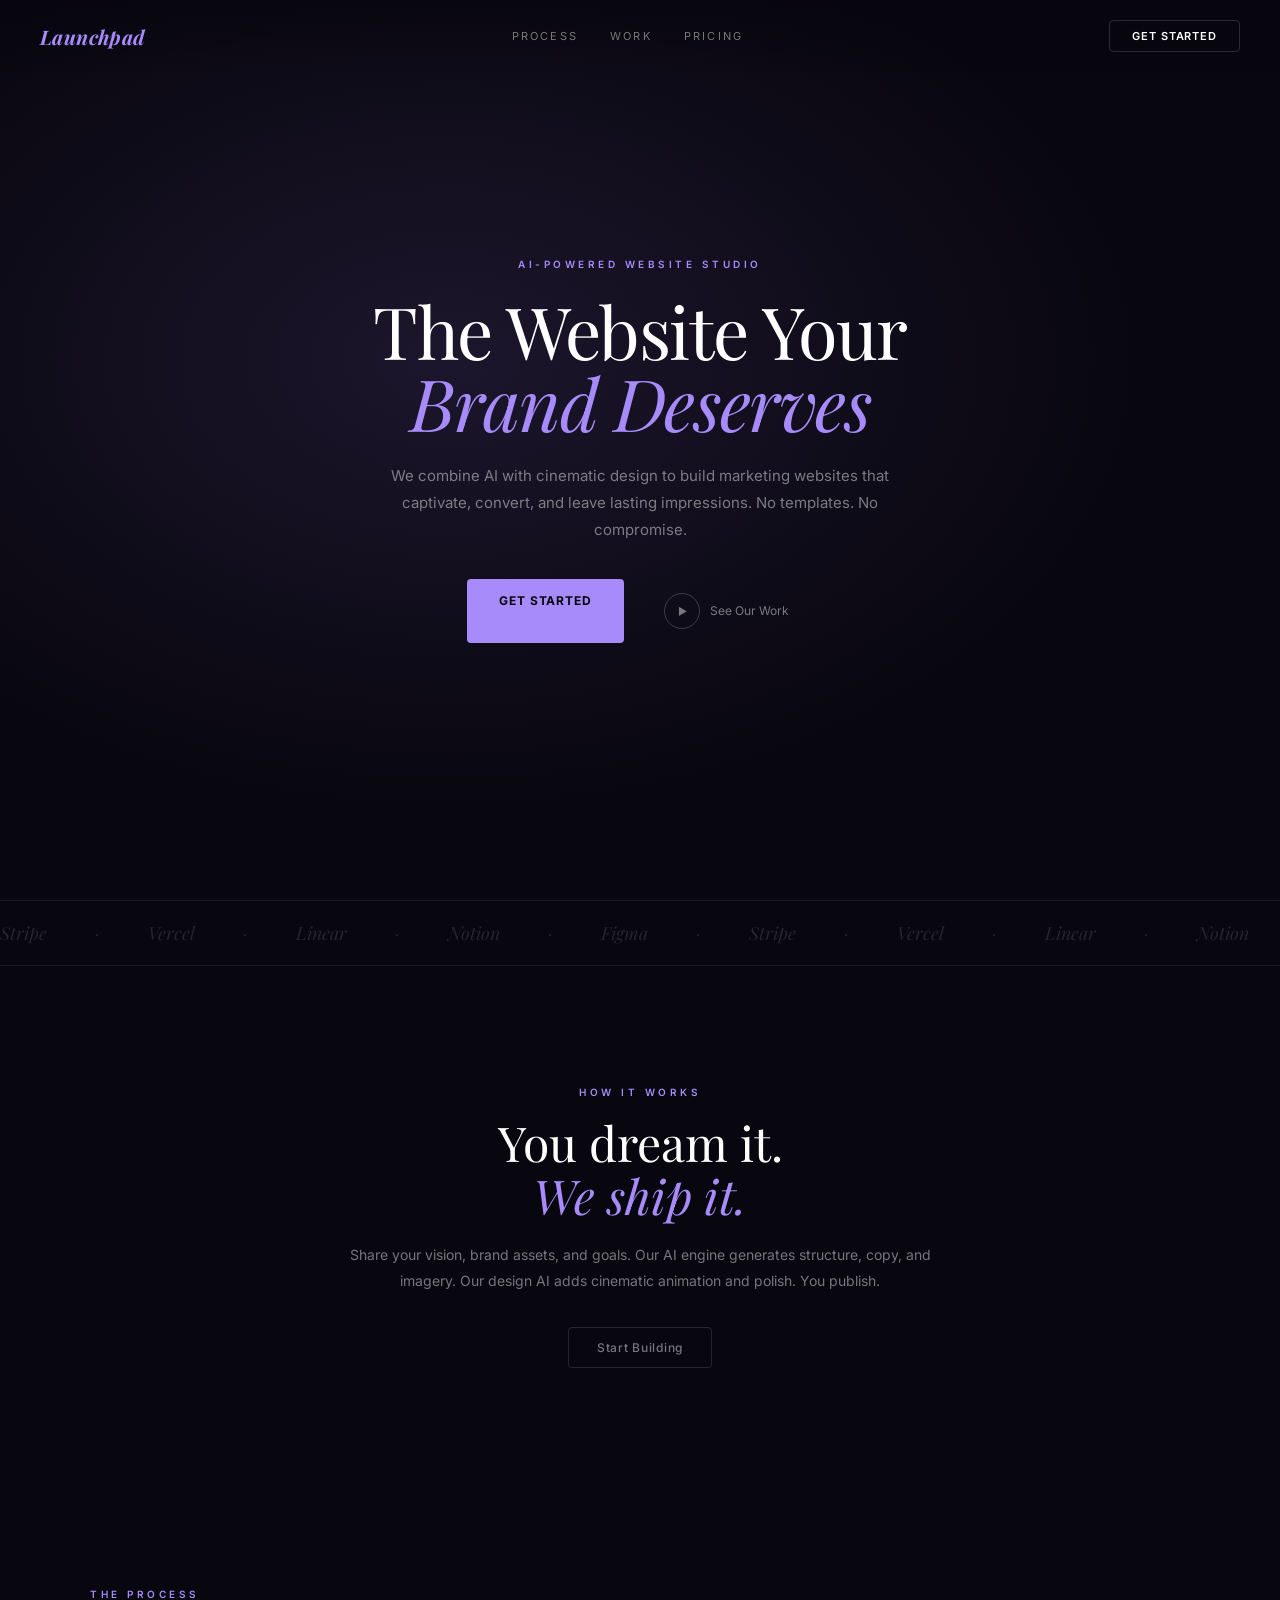
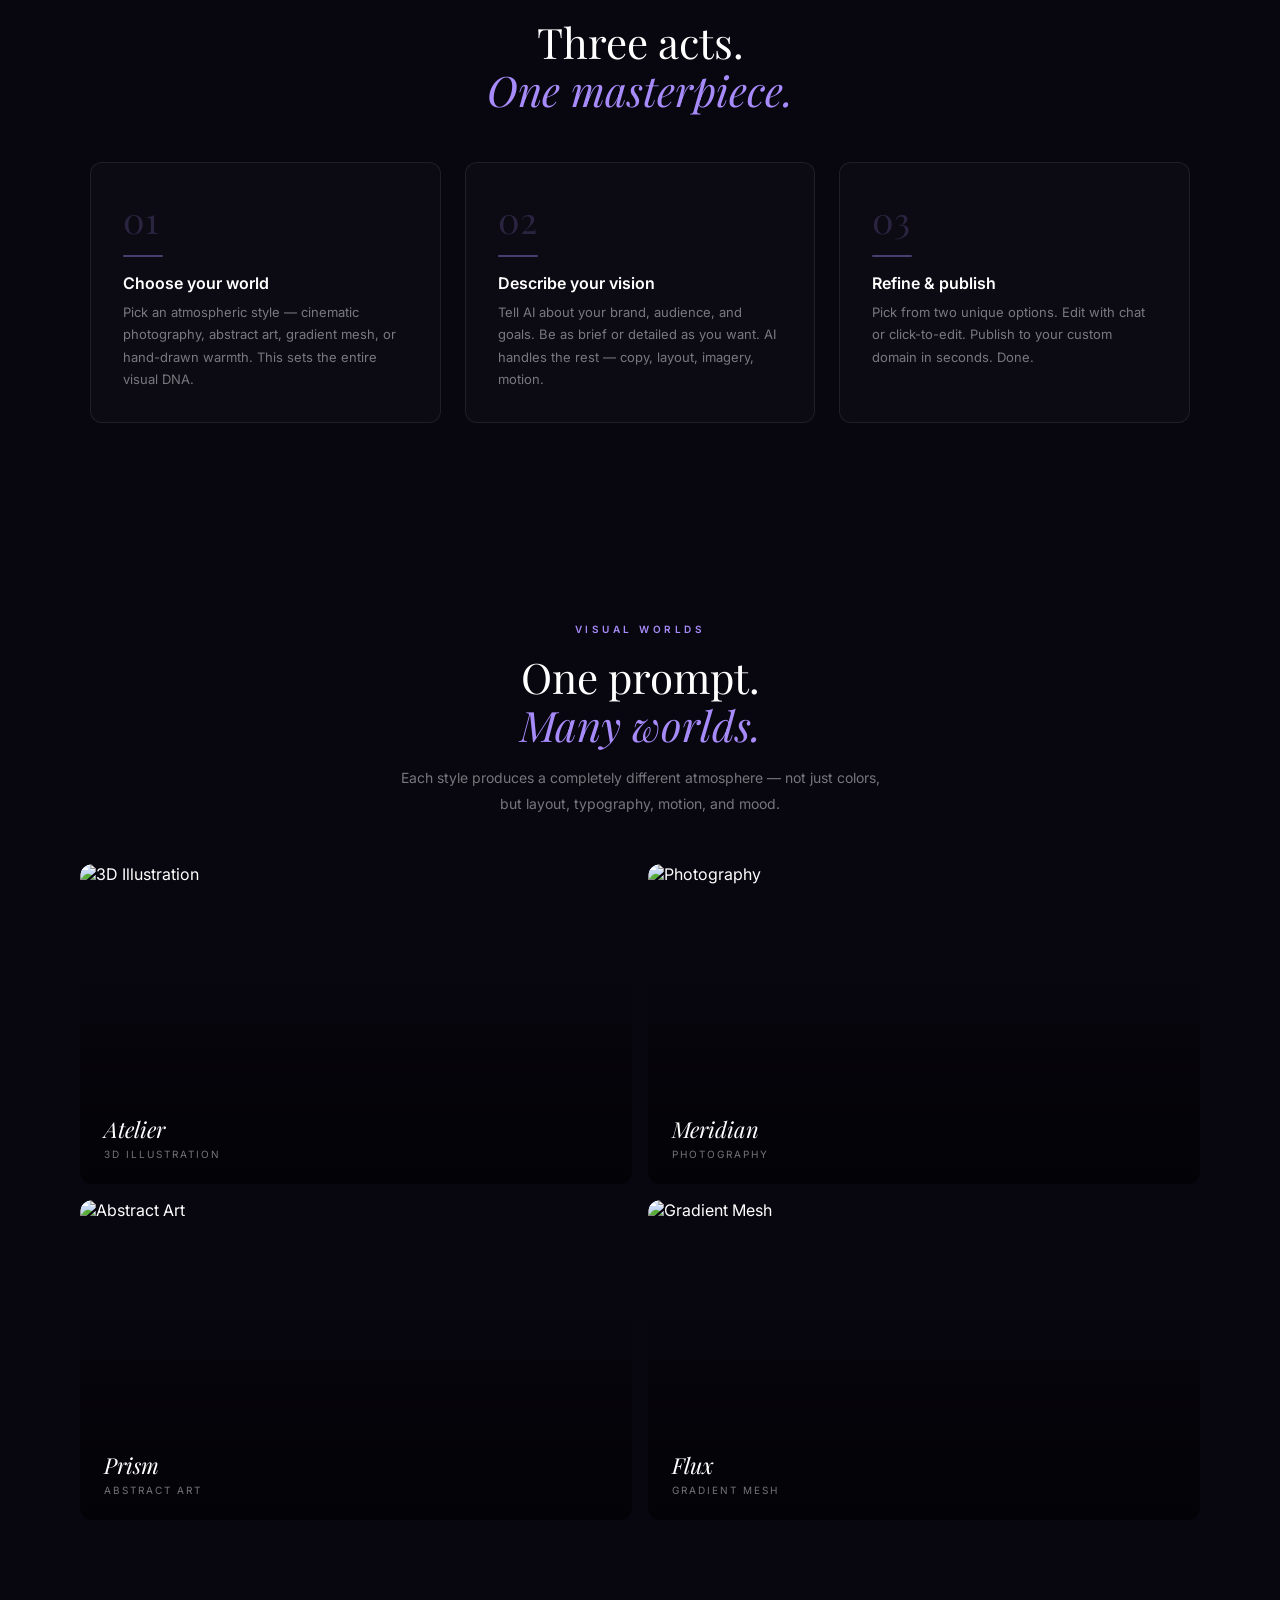
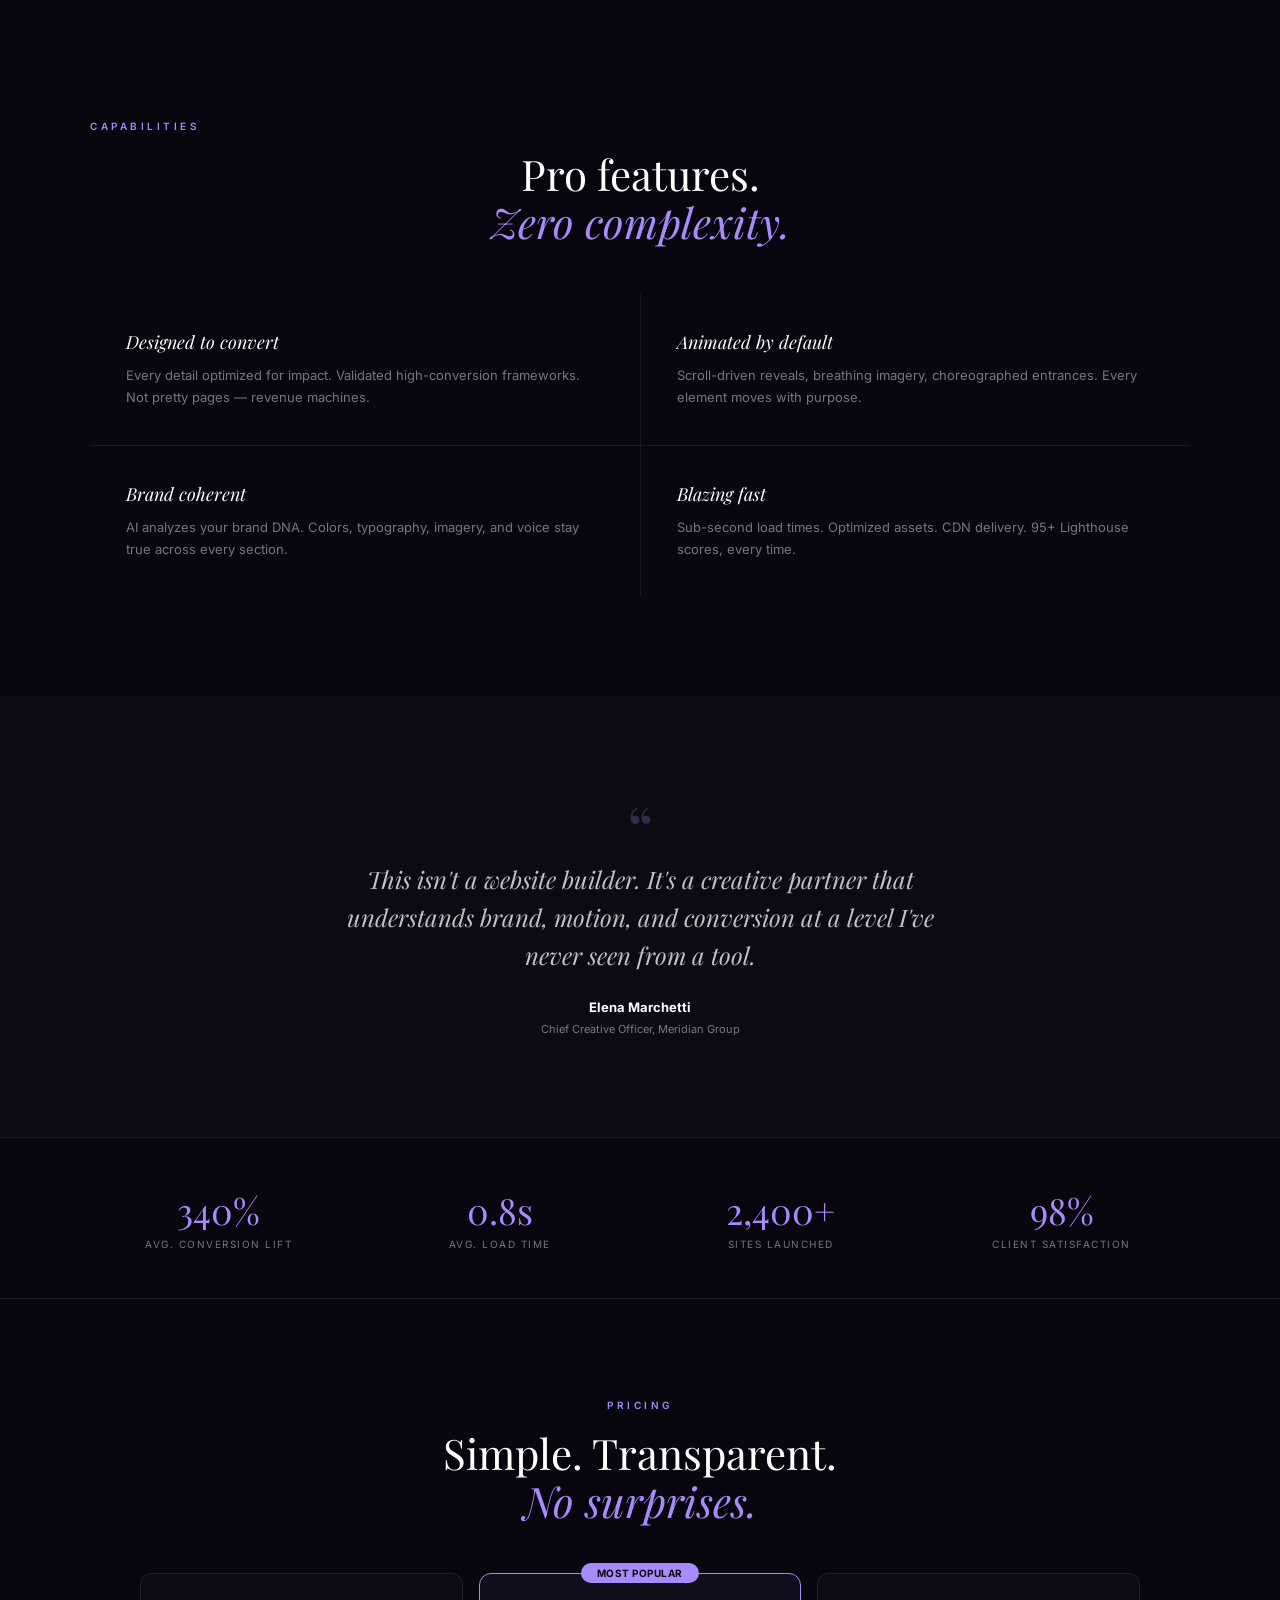
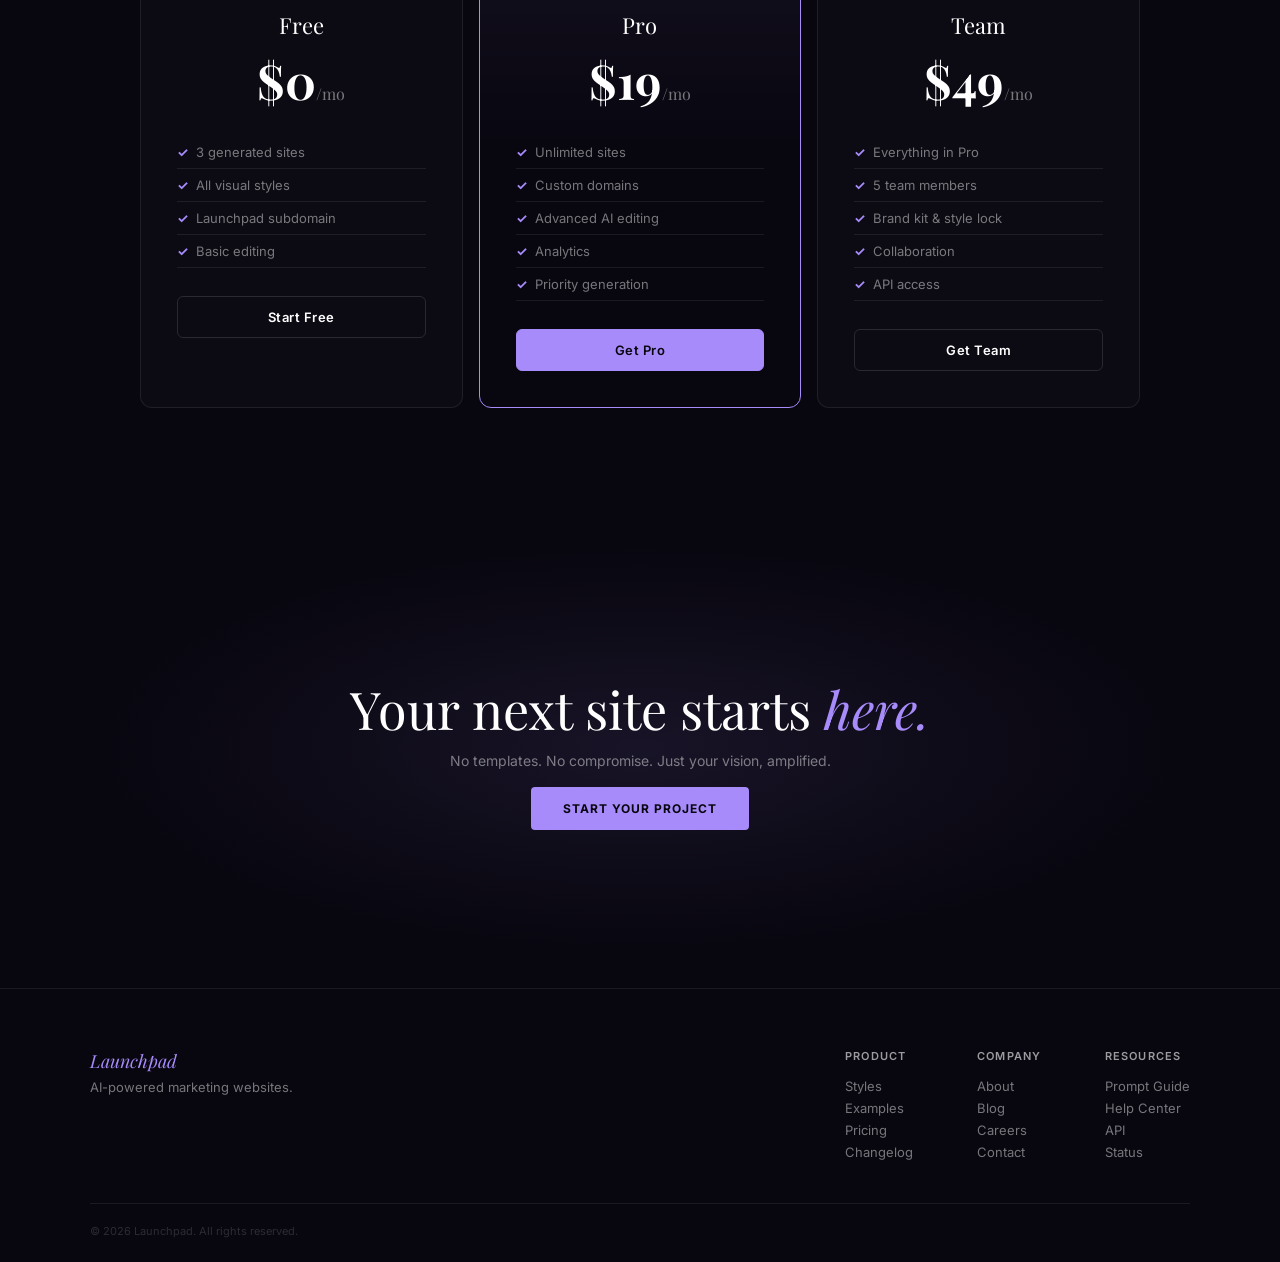
==== commit dd8ce81c: "Cinematic dark theme redesign — landing page + builder app Full rebuild of landing page with cinemat" ====
--- a/index.html
+++ b/index.html
@@ -3,340 +3,251 @@
 <head>
   <meta charset="UTF-8">
   <meta name="viewport" content="width=device-width, initial-scale=1.0">
-  <title>Launchpad - AI Marketing Website Builder</title>
+  <title>Launchpad — The Website Your Brand Deserves</title>
   <link rel="preconnect" href="https://fonts.googleapis.com">
   <link rel="preconnect" href="https://fonts.gstatic.com" crossorigin>
-  <link href="https://fonts.googleapis.com/css2?family=Inter:wght@400;500;600;700&family=Plus+Jakarta+Sans:wght@600;700;800&display=swap" rel="stylesheet">
-  <link rel="stylesheet" href="styles.css">
+  <link href="https://fonts.googleapis.com/css2?family=Inter:wght@400;500;600;700&family=Playfair+Display:ital,wght@0,400;0,700;1,400;1,700&display=swap" rel="stylesheet">
+  <link rel="stylesheet" href="landing.css">
 </head>
 <body>
 
-  <nav class="navbar">
-    <div class="container nav-content">
-      <div class="logo">Launchpad</div>
-      <ul class="nav-links">
-        <li><a href="#how-it-works">How It Works</a></li>
-        <li><a href="#styles">Styles</a></li>
-        <li><a href="#examples">Examples</a></li>
-        <li><a href="#pricing">Pricing</a></li>
-      </ul>
-      <div class="nav-actions">
-        <a href="#" class="btn-text">Log in</a>
-        <a href="#" class="btn-primary">Get Started Free</a>
-      </div>
+  <!-- NAV -->
+  <nav class="nav">
+    <div class="nav-inner">
+      <a href="/" class="nav-logo">Launchpad</a>
+      <div class="nav-links">
+        <a href="#process">Process</a>
+        <a href="#work">Work</a>
+        <a href="#pricing">Pricing</a>
+      </div>
+      <a href="app.html" class="nav-cta">Get Started</a>
     </div>
   </nav>
 
+  <!-- HERO: Full-bleed cinematic -->
   <section class="hero">
-    <div class="container">
-      <div class="hero-badge">AI-Powered</div>
-      <h1>Design your next marketing website with AI</h1>
-      <p class="hero-subtitle">Pick a visual style, describe what you need, and watch your site come to life. No templates. No drag-and-drop. Just prompt and publish.</p>
+    <div class="hero-bg">
+      <img src="https://images.unsplash.com/photo-1506905925346-21bda4d32df4?w=1600&h=900&fit=crop&q=80" alt="" class="hero-img">
+    </div>
+    <div class="hero-overlay"></div>
+    <div class="hero-light"></div>
+    <div class="hero-content">
+      <div class="hero-label">AI-Powered Website Studio</div>
+      <h1 class="hero-title">The Website Your<br><em>Brand Deserves</em></h1>
+      <p class="hero-desc">We combine AI with cinematic design to build marketing websites that captivate, convert, and leave lasting impressions. No templates. No compromise.</p>
       <div class="hero-actions">
-        <a href="#builder" class="btn-primary btn-large">Start Creating</a>
-        <a href="#examples" class="btn-secondary btn-large">See Examples</a>
-      </div>
-    </div>
-  </section>
-
-  <section id="builder" class="builder">
-    <div class="container">
-      <h2>Try it now</h2>
-      <p class="section-subtitle">1. Pick an image style &mdash; 2. Describe your site</p>
-
-      <div class="style-picker">
-        <h3 class="picker-label">Choose your image style</h3>
-        <div class="style-grid">
-          <button class="style-card active" data-style="3d-illustration">
-            <div class="style-preview preview-3d"></div>
-            <span>3D Illustration</span>
-          </button>
-          <button class="style-card" data-style="flat-vector">
-            <div class="style-preview preview-flat"></div>
-            <span>Flat Vector</span>
-          </button>
-          <button class="style-card" data-style="photography">
-            <div class="style-preview preview-photo"></div>
-            <span>Photography</span>
-          </button>
-          <button class="style-card" data-style="abstract">
-            <div class="style-preview preview-abstract"></div>
-            <span>Abstract Art</span>
-          </button>
-          <button class="style-card" data-style="gradient">
-            <div class="style-preview preview-gradient"></div>
-            <span>Gradient Mesh</span>
-          </button>
-          <button class="style-card" data-style="hand-drawn">
-            <div class="style-preview preview-hand"></div>
-            <span>Hand Drawn</span>
-          </button>
-        </div>
-      </div>
-
-      <div class="prompt-area">
-        <h3 class="picker-label">Describe your website</h3>
-        <div class="prompt-box">
-          <textarea placeholder="e.g. A landing page for a plant-based protein brand targeting fitness enthusiasts. Bold headlines, green and earth tones, with a hero section, product features, and email signup."></textarea>
-          <button class="btn-primary btn-generate">Generate Website</button>
-        </div>
-      </div>
-
-      <div class="builder-preview">
-        <div class="browser-mockup">
-          <div class="browser-bar">
-            <span class="dot red"></span><span class="dot yellow"></span><span class="dot green"></span>
-          </div>
-          <div class="browser-content">
-            <div class="preview-placeholder">
-              <div class="preview-icon">&#10024;</div>
-              <p>Your AI-generated website will appear here</p>
-            </div>
-          </div>
-        </div>
-      </div>
-    </div>
-  </section>
-
-  <section id="how-it-works" class="how-it-works">
-    <div class="container">
-      <h2>How it works</h2>
-      <p class="section-subtitle">From idea to live site in three steps</p>
-      <div class="steps-grid">
-        <div class="step-card fade-in">
-          <div class="step-number">1</div>
-          <h3>Pick a style</h3>
-          <p>Choose the visual direction for your site — 3D illustrations, photography, flat vectors, and more. This sets the tone for every image AI generates.</p>
-        </div>
-        <div class="step-card fade-in">
-          <div class="step-number">2</div>
-          <h3>Describe your site</h3>
-          <p>Tell AI what your page is about, who it's for, and what sections you need. Be as brief or detailed as you want.</p>
-        </div>
-        <div class="step-card fade-in">
-          <div class="step-number">3</div>
+        <a href="app.html" class="btn-hero">Get Started</a>
+        <a href="#work" class="btn-hero-ghost"><span class="play-icon">&#9654;</span> See Our Work</a>
+      </div>
+    </div>
+  </section>
+
+  <!-- MARQUEE -->
+  <section class="marquee-section">
+    <div class="marquee-track">
+      <span>Stripe</span><span class="dot-sep">&#183;</span>
+      <span>Vercel</span><span class="dot-sep">&#183;</span>
+      <span>Linear</span><span class="dot-sep">&#183;</span>
+      <span>Notion</span><span class="dot-sep">&#183;</span>
+      <span>Figma</span><span class="dot-sep">&#183;</span>
+      <span>Stripe</span><span class="dot-sep">&#183;</span>
+      <span>Vercel</span><span class="dot-sep">&#183;</span>
+      <span>Linear</span><span class="dot-sep">&#183;</span>
+      <span>Notion</span><span class="dot-sep">&#183;</span>
+      <span>Figma</span><span class="dot-sep">&#183;</span>
+    </div>
+  </section>
+
+  <!-- MISSION STATEMENT -->
+  <section class="mission">
+    <div class="mission-inner">
+      <div class="section-label">How It Works</div>
+      <h2 class="mission-title">You dream it.<br><em>We ship it.</em></h2>
+      <p class="mission-desc">Share your vision, brand assets, and goals. Our AI engine generates structure, copy, and imagery. Our design AI adds cinematic animation and polish. You publish.</p>
+      <a href="app.html" class="btn-outline">Start Building</a>
+    </div>
+  </section>
+
+  <!-- PROCESS: 3 Steps -->
+  <section id="process" class="process">
+    <div class="process-inner">
+      <div class="section-label">The Process</div>
+      <h2 class="process-heading">Three acts.<br><em>One masterpiece.</em></h2>
+      <div class="process-grid">
+        <div class="process-card fade-in">
+          <div class="process-num">01</div>
+          <div class="process-line"></div>
+          <h3>Choose your world</h3>
+          <p>Pick an atmospheric style — cinematic photography, abstract art, gradient mesh, or hand-drawn warmth. This sets the entire visual DNA.</p>
+        </div>
+        <div class="process-card fade-in">
+          <div class="process-num">02</div>
+          <div class="process-line"></div>
+          <h3>Describe your vision</h3>
+          <p>Tell AI about your brand, audience, and goals. Be as brief or detailed as you want. AI handles the rest — copy, layout, imagery, motion.</p>
+        </div>
+        <div class="process-card fade-in">
+          <div class="process-num">03</div>
+          <div class="process-line"></div>
           <h3>Refine & publish</h3>
-          <p>AI generates a complete site with copy, images, and layout. Tweak anything with follow-up prompts, then publish to your domain.</p>
-        </div>
-      </div>
-    </div>
-  </section>
-
-  <section id="styles" class="styles-showcase">
-    <div class="container">
-      <h2>One prompt, many styles</h2>
-      <p class="section-subtitle">The same website brief, rendered in different image styles</p>
-      <div class="showcase-grid">
-        <div class="showcase-card fade-in">
-          <div class="showcase-image showcase-3d">
-            <svg viewBox="0 0 300 180" fill="none" xmlns="http://www.w3.org/2000/svg">
-              <rect width="300" height="180" fill="url(#g3d)"/>
-              <circle cx="150" cy="70" r="40" fill="rgba(255,255,255,0.2)" />
-              <circle cx="150" cy="70" r="28" fill="rgba(255,255,255,0.15)" />
-              <rect x="80" y="120" width="140" height="12" rx="6" fill="rgba(255,255,255,0.2)"/>
-              <rect x="105" y="140" width="90" height="10" rx="5" fill="rgba(255,255,255,0.12)"/>
-              <defs><linearGradient id="g3d" x1="0" y1="0" x2="300" y2="180"><stop stop-color="#c4b5fd"/><stop offset="0.5" stop-color="#8b5cf6"/><stop offset="1" stop-color="#4f46e5"/></linearGradient></defs>
-            </svg>
-          </div>
-          <span class="showcase-label">3D Illustration</span>
-        </div>
-        <div class="showcase-card fade-in">
-          <div class="showcase-image showcase-flat">
-            <svg viewBox="0 0 300 180" fill="none" xmlns="http://www.w3.org/2000/svg">
-              <rect width="300" height="180" fill="url(#gflat)"/>
-              <rect x="40" y="30" width="100" height="60" rx="8" fill="rgba(255,255,255,0.18)"/>
-              <rect x="160" y="30" width="100" height="60" rx="8" fill="rgba(255,255,255,0.12)"/>
-              <rect x="40" y="110" width="220" height="14" rx="7" fill="rgba(255,255,255,0.15)"/>
-              <rect x="40" y="135" width="160" height="10" rx="5" fill="rgba(255,255,255,0.1)"/>
-              <defs><linearGradient id="gflat" x1="0" y1="0" x2="300" y2="180"><stop stop-color="#6ee7b7"/><stop offset="0.5" stop-color="#10b981"/><stop offset="1" stop-color="#047857"/></linearGradient></defs>
-            </svg>
-          </div>
-          <span class="showcase-label">Flat Vector</span>
-        </div>
-        <div class="showcase-card fade-in">
-          <div class="showcase-image showcase-photo">
-            <svg viewBox="0 0 300 180" fill="none" xmlns="http://www.w3.org/2000/svg">
-              <rect width="300" height="180" fill="url(#gphoto)"/>
-              <rect x="20" y="20" width="260" height="100" rx="6" fill="rgba(255,255,255,0.08)"/>
-              <polygon points="20,120 100,60 180,100 260,50 280,120" fill="rgba(255,255,255,0.1)"/>
-              <circle cx="230" cy="50" r="18" fill="rgba(255,255,255,0.12)"/>
-              <rect x="20" y="140" width="120" height="12" rx="6" fill="rgba(255,255,255,0.15)"/>
-              <rect x="20" y="158" width="80" height="8" rx="4" fill="rgba(255,255,255,0.1)"/>
-              <defs><linearGradient id="gphoto" x1="0" y1="0" x2="300" y2="180"><stop stop-color="#94a3b8"/><stop offset="0.5" stop-color="#475569"/><stop offset="1" stop-color="#1e293b"/></linearGradient></defs>
-            </svg>
-          </div>
-          <span class="showcase-label">Photography</span>
-        </div>
-        <div class="showcase-card fade-in">
-          <div class="showcase-image showcase-abstract">
-            <svg viewBox="0 0 300 180" fill="none" xmlns="http://www.w3.org/2000/svg">
-              <rect width="300" height="180" fill="url(#gabstract)"/>
-              <circle cx="80" cy="60" r="50" fill="rgba(255,255,255,0.1)"/>
-              <circle cx="200" cy="100" r="60" fill="rgba(255,255,255,0.08)"/>
-              <circle cx="150" cy="40" r="30" fill="rgba(255,255,255,0.12)"/>
-              <ellipse cx="240" cy="50" rx="40" ry="25" fill="rgba(255,255,255,0.06)"/>
-              <defs><linearGradient id="gabstract" x1="0" y1="0" x2="300" y2="180"><stop stop-color="#fda4af"/><stop offset="0.5" stop-color="#f43f5e"/><stop offset="1" stop-color="#be123c"/></linearGradient></defs>
-            </svg>
-          </div>
-          <span class="showcase-label">Abstract Art</span>
-        </div>
-      </div>
-    </div>
-  </section>
-
-  <section id="examples" class="examples">
-    <div class="container">
-      <h2>Built with Launchpad</h2>
-      <p class="section-subtitle">Real marketing sites created entirely with AI prompts</p>
-      <div class="example-grid">
-        <div class="example-card fade-in">
-          <div class="example-image example-img-1">
-            <svg viewBox="0 0 360 180" fill="none" xmlns="http://www.w3.org/2000/svg">
-              <rect width="360" height="180" fill="url(#eg1)"/>
-              <rect x="24" y="20" width="140" height="14" rx="7" fill="rgba(255,255,255,0.2)"/>
-              <rect x="24" y="42" width="100" height="10" rx="5" fill="rgba(255,255,255,0.12)"/>
-              <circle cx="290" cy="60" r="36" fill="rgba(255,255,255,0.15)"/>
-              <rect x="24" y="80" width="80" height="60" rx="8" fill="rgba(255,255,255,0.12)"/>
-              <rect x="116" y="80" width="80" height="60" rx="8" fill="rgba(255,255,255,0.1)"/>
-              <rect x="208" y="80" width="80" height="60" rx="8" fill="rgba(255,255,255,0.08)"/>
-              <rect x="24" y="155" width="100" height="12" rx="6" fill="rgba(255,255,255,0.18)"/>
-              <defs><linearGradient id="eg1" x1="0" y1="0" x2="360" y2="180"><stop stop-color="#d1fae5"/><stop offset="0.5" stop-color="#34d399"/><stop offset="1" stop-color="#059669"/></linearGradient></defs>
-            </svg>
-          </div>
-          <div class="example-info">
-            <h3>FreshFit Protein</h3>
-            <p class="example-prompt">"Landing page for plant-based protein, fitness audience, bold and green"</p>
-            <span class="example-style">3D Illustration</span>
-          </div>
-        </div>
-        <div class="example-card fade-in">
-          <div class="example-image example-img-2">
-            <svg viewBox="0 0 360 180" fill="none" xmlns="http://www.w3.org/2000/svg">
-              <rect width="360" height="180" fill="url(#eg2)"/>
-              <rect x="20" y="16" width="320" height="90" rx="6" fill="rgba(255,255,255,0.08)"/>
-              <polygon points="20,106 120,40 220,80 340,30 340,106" fill="rgba(255,255,255,0.1)"/>
-              <circle cx="300" cy="45" r="20" fill="rgba(255,255,255,0.12)"/>
-              <rect x="20" y="120" width="180" height="14" rx="7" fill="rgba(255,255,255,0.18)"/>
-              <rect x="20" y="142" width="120" height="10" rx="5" fill="rgba(255,255,255,0.1)"/>
-              <rect x="20" y="160" width="80" height="10" rx="5" fill="rgba(255,255,255,0.08)"/>
-              <defs><linearGradient id="eg2" x1="0" y1="0" x2="360" y2="180"><stop stop-color="#fde68a"/><stop offset="0.5" stop-color="#f59e0b"/><stop offset="1" stop-color="#b45309"/></linearGradient></defs>
-            </svg>
-          </div>
-          <div class="example-info">
-            <h3>Nomad Travel Co</h3>
-            <p class="example-prompt">"Travel agency site for adventure seekers, warm earth tones, photography"</p>
-            <span class="example-style">Photography</span>
-          </div>
-        </div>
-        <div class="example-card fade-in">
-          <div class="example-image example-img-3">
-            <svg viewBox="0 0 360 180" fill="none" xmlns="http://www.w3.org/2000/svg">
-              <rect width="360" height="180" fill="url(#eg3)"/>
-              <rect x="24" y="20" width="200" height="16" rx="8" fill="rgba(255,255,255,0.2)"/>
-              <rect x="24" y="44" width="140" height="10" rx="5" fill="rgba(255,255,255,0.12)"/>
-              <rect x="24" y="70" width="90" height="32" rx="6" fill="rgba(255,255,255,0.18)"/>
-              <rect x="24" y="120" width="100" height="44" rx="8" fill="rgba(255,255,255,0.1)"/>
-              <rect x="136" y="120" width="100" height="44" rx="8" fill="rgba(255,255,255,0.08)"/>
-              <rect x="248" y="120" width="88" height="44" rx="8" fill="rgba(255,255,255,0.06)"/>
-              <defs><linearGradient id="eg3" x1="0" y1="0" x2="360" y2="180"><stop stop-color="#dbeafe"/><stop offset="0.5" stop-color="#60a5fa"/><stop offset="1" stop-color="#2563eb"/></linearGradient></defs>
-            </svg>
-          </div>
-          <div class="example-info">
-            <h3>CloudSync SaaS</h3>
-            <p class="example-prompt">"B2B SaaS landing page, clean and professional, blue and white"</p>
-            <span class="example-style">Gradient Mesh</span>
-          </div>
-        </div>
-      </div>
-    </div>
-  </section>
-
-  <section id="pricing" class="pricing">
-    <div class="container">
-      <h2>Simple pricing</h2>
-      <p class="section-subtitle">No hidden fees. Cancel anytime.</p>
+          <p>Pick from two unique options. Edit with chat or click-to-edit. Publish to your custom domain in seconds. Done.</p>
+        </div>
+      </div>
+    </div>
+  </section>
+
+  <!-- STYLES SHOWCASE: Full-width image cards -->
+  <section id="work" class="work">
+    <div class="work-inner">
+      <div class="section-label">Visual Worlds</div>
+      <h2 class="work-heading">One prompt.<br><em>Many worlds.</em></h2>
+      <p class="work-desc">Each style produces a completely different atmosphere — not just colors, but layout, typography, motion, and mood.</p>
+    </div>
+    <div class="work-grid">
+      <div class="work-card fade-in">
+        <div class="work-img-wrap">
+          <img src="https://images.unsplash.com/photo-1634017839464-5c339ebe3579?w=700&h=450&fit=crop&q=80" alt="3D Illustration" class="work-img">
+          <div class="work-card-overlay">
+            <span class="work-brand">Atelier</span>
+            <span class="work-type">3D Illustration</span>
+          </div>
+        </div>
+      </div>
+      <div class="work-card fade-in">
+        <div class="work-img-wrap">
+          <img src="https://images.unsplash.com/photo-1470071459604-3b5ec3a7fe05?w=700&h=450&fit=crop&q=80" alt="Photography" class="work-img">
+          <div class="work-card-overlay">
+            <span class="work-brand">Meridian</span>
+            <span class="work-type">Photography</span>
+          </div>
+        </div>
+      </div>
+      <div class="work-card fade-in">
+        <div class="work-img-wrap">
+          <img src="https://images.unsplash.com/photo-1541701494587-cb58502866ab?w=700&h=450&fit=crop&q=80" alt="Abstract Art" class="work-img">
+          <div class="work-card-overlay">
+            <span class="work-brand">Prism</span>
+            <span class="work-type">Abstract Art</span>
+          </div>
+        </div>
+      </div>
+      <div class="work-card fade-in">
+        <div class="work-img-wrap">
+          <img src="https://images.unsplash.com/photo-1620641788421-7a1c342ea42e?w=700&h=450&fit=crop&q=80" alt="Gradient Mesh" class="work-img">
+          <div class="work-card-overlay">
+            <span class="work-brand">Flux</span>
+            <span class="work-type">Gradient Mesh</span>
+          </div>
+        </div>
+      </div>
+    </div>
+  </section>
+
+  <!-- FEATURES: Editorial split -->
+  <section class="features-ed">
+    <div class="features-ed-inner">
+      <div class="section-label">Capabilities</div>
+      <h2 class="features-ed-heading">Pro features.<br><em>Zero complexity.</em></h2>
+      <div class="features-ed-grid">
+        <div class="feat-cell fade-in">
+          <h3>Designed to convert</h3>
+          <p>Every detail optimized for impact. Validated high-conversion frameworks. Not pretty pages — revenue machines.</p>
+        </div>
+        <div class="feat-cell fade-in">
+          <h3>Animated by default</h3>
+          <p>Scroll-driven reveals, breathing imagery, choreographed entrances. Every element moves with purpose.</p>
+        </div>
+        <div class="feat-cell fade-in">
+          <h3>Brand coherent</h3>
+          <p>AI analyzes your brand DNA. Colors, typography, imagery, and voice stay true across every section.</p>
+        </div>
+        <div class="feat-cell fade-in">
+          <h3>Blazing fast</h3>
+          <p>Sub-second load times. Optimized assets. CDN delivery. 95+ Lighthouse scores, every time.</p>
+        </div>
+      </div>
+    </div>
+  </section>
+
+  <!-- SOCIAL PROOF: Large pull quote -->
+  <section class="proof">
+    <div class="proof-inner">
+      <div class="proof-quote">&ldquo;</div>
+      <blockquote class="proof-text">This isn't a website builder. It's a creative partner that understands brand, motion, and conversion at a level I've never seen from a tool.</blockquote>
+      <div class="proof-author">
+        <strong>Elena Marchetti</strong>
+        <span>Chief Creative Officer, Meridian Group</span>
+      </div>
+    </div>
+  </section>
+
+  <!-- METRICS -->
+  <section class="metrics">
+    <div class="metrics-inner">
+      <div class="metric fade-in"><span class="metric-val">340%</span><span class="metric-label">Avg. Conversion Lift</span></div>
+      <div class="metric fade-in"><span class="metric-val">0.8s</span><span class="metric-label">Avg. Load Time</span></div>
+      <div class="metric fade-in"><span class="metric-val">2,400+</span><span class="metric-label">Sites Launched</span></div>
+      <div class="metric fade-in"><span class="metric-val">98%</span><span class="metric-label">Client Satisfaction</span></div>
+    </div>
+  </section>
+
+  <!-- PRICING -->
+  <section id="pricing" class="pricing-section">
+    <div class="pricing-inner">
+      <div class="section-label">Pricing</div>
+      <h2 class="pricing-heading">Simple. Transparent.<br><em>No surprises.</em></h2>
       <div class="pricing-grid">
-        <div class="pricing-card fade-in">
+        <div class="price-card fade-in">
           <h3>Free</h3>
-          <div class="price">$0<span>/mo</span></div>
-          <ul>
-            <li>3 generated sites</li>
-            <li>All image styles</li>
-            <li>Launchpad subdomain</li>
-            <li>Basic editing</li>
-          </ul>
-          <a href="#" class="btn-primary">Start Free</a>
-        </div>
-        <div class="pricing-card featured fade-in">
-          <div class="badge">Most Popular</div>
+          <div class="price-amount">$0<span>/mo</span></div>
+          <ul><li>3 generated sites</li><li>All visual styles</li><li>Launchpad subdomain</li><li>Basic editing</li></ul>
+          <a href="app.html" class="price-btn">Start Free</a>
+        </div>
+        <div class="price-card featured fade-in">
+          <div class="price-badge">Most Popular</div>
           <h3>Pro</h3>
-          <div class="price">$19<span>/mo</span></div>
-          <ul>
-            <li>Unlimited sites</li>
-            <li>Custom domains</li>
-            <li>Advanced AI editing</li>
-            <li>Analytics</li>
-            <li>Priority generation</li>
-          </ul>
-          <a href="#" class="btn-primary">Get Pro</a>
-        </div>
-        <div class="pricing-card fade-in">
+          <div class="price-amount">$19<span>/mo</span></div>
+          <ul><li>Unlimited sites</li><li>Custom domains</li><li>Advanced AI editing</li><li>Analytics</li><li>Priority generation</li></ul>
+          <a href="app.html" class="price-btn">Get Pro</a>
+        </div>
+        <div class="price-card fade-in">
           <h3>Team</h3>
-          <div class="price">$49<span>/mo</span></div>
-          <ul>
-            <li>Everything in Pro</li>
-            <li>5 team members</li>
-            <li>Brand kit & style lock</li>
-            <li>Collaboration</li>
-            <li>API access</li>
-          </ul>
-          <a href="#" class="btn-primary">Get Team</a>
-        </div>
-      </div>
-    </div>
-  </section>
-
-  <section class="cta">
-    <div class="container">
-      <h2>Your next marketing site is one prompt away</h2>
-      <p>Pick a style, write a prompt, and publish. It's that simple.</p>
-      <a href="#builder" class="btn-primary btn-large">Start Creating Free</a>
-    </div>
-  </section>
-
+          <div class="price-amount">$49<span>/mo</span></div>
+          <ul><li>Everything in Pro</li><li>5 team members</li><li>Brand kit & style lock</li><li>Collaboration</li><li>API access</li></ul>
+          <a href="app.html" class="price-btn">Get Team</a>
+        </div>
+      </div>
+    </div>
+  </section>
+
+  <!-- CTA: Full-bleed atmospheric -->
+  <section class="final-cta">
+    <div class="final-cta-bg">
+      <img src="https://images.unsplash.com/photo-1557672172-298e090bd0f1?w=1600&h=600&fit=crop&q=80" alt="" class="final-cta-img">
+    </div>
+    <div class="final-cta-overlay"></div>
+    <div class="final-cta-light"></div>
+    <div class="final-cta-content">
+      <h2>Your next site starts <em>here.</em></h2>
+      <p>No templates. No compromise. Just your vision, amplified.</p>
+      <a href="app.html" class="btn-hero">Start Your Project</a>
+    </div>
+  </section>
+
+  <!-- FOOTER -->
   <footer class="footer">
-    <div class="container footer-content">
-      <div class="footer-brand">
-        <div class="logo">Launchpad</div>
-        <p>AI-powered marketing websites.</p>
-      </div>
-      <div class="footer-links">
-        <div>
-          <h4>Product</h4>
-          <a href="#">Image Styles</a>
-          <a href="#">Examples</a>
-          <a href="#">Pricing</a>
-          <a href="#">Changelog</a>
-        </div>
-        <div>
-          <h4>Company</h4>
-          <a href="#">About</a>
-          <a href="#">Blog</a>
-          <a href="#">Careers</a>
-          <a href="#">Contact</a>
-        </div>
-        <div>
-          <h4>Resources</h4>
-          <a href="#">Prompt Guide</a>
-          <a href="#">Help Center</a>
-          <a href="#">API Docs</a>
-          <a href="#">Status</a>
-        </div>
-      </div>
-    </div>
-    <div class="container footer-bottom">
-      <p>&copy; 2026 Launchpad. All rights reserved.</p>
-    </div>
+    <div class="footer-inner">
+      <div class="footer-left">
+        <div class="footer-logo">Launchpad</div>
+        <p class="footer-tagline">AI-powered marketing websites.</p>
+      </div>
+      <div class="footer-cols">
+        <div><h4>Product</h4><a href="#">Styles</a><a href="#">Examples</a><a href="#">Pricing</a><a href="#">Changelog</a></div>
+        <div><h4>Company</h4><a href="#">About</a><a href="#">Blog</a><a href="#">Careers</a><a href="#">Contact</a></div>
+        <div><h4>Resources</h4><a href="#">Prompt Guide</a><a href="#">Help Center</a><a href="#">API</a><a href="#">Status</a></div>
+      </div>
+    </div>
+    <div class="footer-bottom"><p>&copy; 2026 Launchpad. All rights reserved.</p></div>
   </footer>
 
   <script src="app.js"></script>
--- a/landing.css
+++ b/landing.css
@@ -0,0 +1,471 @@
+:root {
+  --accent: #a78bfa;
+  --dark: #08060f;
+  --ink: #fff;
+  --muted: rgba(255,255,255,.45);
+  --border: rgba(255,255,255,.08);
+}
+
+* { margin: 0; padding: 0; box-sizing: border-box; }
+
+body {
+  font-family: 'Inter', system-ui, sans-serif;
+  background: var(--dark);
+  color: var(--ink);
+  -webkit-font-smoothing: antialiased;
+  overflow-x: hidden;
+}
+
+::selection { background: var(--accent); color: var(--dark); }
+
+/* ===== NAV ===== */
+.nav {
+  position: fixed; top: 0; left: 0; right: 0; z-index: 100;
+  padding: 20px 40px;
+  display: flex; justify-content: center;
+  background: linear-gradient(180deg, rgba(8,6,15,.8) 0%, transparent 100%);
+  pointer-events: none;
+}
+.nav-inner {
+  width: 100%; max-width: 1200px;
+  display: flex; align-items: center; justify-content: space-between;
+  pointer-events: auto;
+}
+.nav-logo {
+  font-family: 'Playfair Display', Georgia, serif;
+  font-size: 20px; font-style: italic; font-weight: 700;
+  color: var(--accent); text-decoration: none; letter-spacing: .02em;
+}
+.nav-links { display: flex; gap: 32px; }
+.nav-links a {
+  font-size: 11px; text-transform: uppercase; letter-spacing: .2em;
+  color: var(--muted); text-decoration: none; transition: color .3s;
+}
+.nav-links a:hover { color: #fff; }
+.nav-cta {
+  padding: 8px 22px; border: 1px solid rgba(255,255,255,.15);
+  border-radius: 4px; font-size: 11px; font-weight: 600;
+  letter-spacing: .08em; text-transform: uppercase;
+  color: #fff; text-decoration: none; transition: all .3s;
+}
+.nav-cta:hover { background: var(--accent); border-color: var(--accent); color: var(--dark); }
+
+/* ===== HERO ===== */
+.hero {
+  position: relative; min-height: 100vh;
+  display: flex; align-items: center; justify-content: center;
+  overflow: hidden;
+}
+.hero-bg {
+  position: absolute; inset: -5%; width: 110%; height: 110%;
+}
+
+@keyframes heroBreathe {
+  0%, 100% { filter: brightness(.7) saturate(1.1); transform: scale(1) translate(0, 0); }
+  50% { filter: brightness(.95) saturate(1.3); transform: scale(1.04) translate(-1%, -.5%); }
+}
+@keyframes heroDrift {
+  0%, 100% { transform: scale(1) translate(0, 0); }
+  33% { transform: scale(1.02) translate(-.8%, .3%); }
+  66% { transform: scale(1.01) translate(.5%, -.4%); }
+}
+
+.hero-img {
+  width: 100%; height: 100%; object-fit: cover; display: block;
+  animation: heroBreathe 10s ease-in-out infinite, heroDrift 30s ease-in-out infinite;
+}
+.hero-overlay {
+  position: absolute; inset: 0;
+  background: linear-gradient(180deg, rgba(8,6,15,.7) 0%, rgba(8,6,15,.3) 40%, rgba(8,6,15,.85) 100%);
+}
+
+@keyframes lightLeak {
+  0%, 100% { opacity: .06; }
+  30% { opacity: .15; }
+  60% { opacity: .04; }
+  85% { opacity: .12; }
+}
+
+.hero-light {
+  position: absolute; inset: 0;
+  background: radial-gradient(ellipse at 35% 40%, rgba(167,139,250,.12), transparent 60%);
+  animation: lightLeak 12s ease-in-out infinite;
+  pointer-events: none;
+}
+
+@keyframes heroFade {
+  from { opacity: 0; transform: translateY(50px); }
+  to { opacity: 1; transform: translateY(0); }
+}
+
+.hero-content {
+  position: relative; z-index: 2; text-align: center;
+  padding: 0 24px; max-width: 720px;
+}
+.hero-label {
+  font-size: 10px; text-transform: uppercase; letter-spacing: .35em;
+  color: var(--accent); margin-bottom: 24px; font-weight: 600;
+  animation: heroFade .8s ease-out .2s both;
+}
+.hero-title {
+  font-family: 'Playfair Display', Georgia, serif;
+  font-size: clamp(42px, 7vw, 72px); font-weight: 400; line-height: 1;
+  letter-spacing: -.02em; margin-bottom: 24px;
+  animation: heroFade .8s ease-out .4s both;
+}
+.hero-title em { font-style: italic; color: var(--accent); }
+.hero-desc {
+  font-size: 15px; color: var(--muted); line-height: 1.8;
+  max-width: 520px; margin: 0 auto 36px;
+  animation: heroFade .8s ease-out .6s both;
+}
+.hero-actions {
+  display: flex; gap: 16px; justify-content: center;
+  animation: heroFade .8s ease-out .8s both;
+}
+.btn-hero {
+  padding: 14px 32px; background: var(--accent); color: var(--dark);
+  border-radius: 4px; font-size: 12px; font-weight: 700;
+  letter-spacing: .08em; text-transform: uppercase; text-decoration: none;
+  transition: all .3s;
+}
+.btn-hero:hover { box-shadow: 0 8px 30px rgba(167,139,250,.3); transform: translateY(-2px); }
+.btn-hero-ghost {
+  display: flex; align-items: center; gap: 10px;
+  padding: 14px 24px; font-size: 12px; color: var(--muted);
+  text-decoration: none; transition: color .3s;
+}
+.btn-hero-ghost:hover { color: #fff; }
+.play-icon {
+  width: 36px; height: 36px; border: 1px solid rgba(255,255,255,.2);
+  border-radius: 50%; display: inline-flex; align-items: center;
+  justify-content: center; font-size: 10px; transition: all .3s;
+}
+.btn-hero-ghost:hover .play-icon { border-color: var(--accent); color: var(--accent); }
+
+/* ===== MARQUEE ===== */
+@keyframes marqueeSlide { 0% { transform: translateX(0); } 100% { transform: translateX(-50%); } }
+
+.marquee-section {
+  border-top: 1px solid var(--border); border-bottom: 1px solid var(--border);
+  padding: 20px 0; overflow: hidden;
+}
+.marquee-track {
+  display: flex; gap: 48px; white-space: nowrap;
+  animation: marqueeSlide 25s linear infinite;
+}
+.marquee-track span {
+  font-family: 'Playfair Display', Georgia, serif;
+  font-size: 18px; font-style: italic; color: rgba(255,255,255,.12);
+}
+.dot-sep { color: rgba(255,255,255,.06); }
+
+/* ===== SHARED ===== */
+.section-label {
+  font-size: 10px; text-transform: uppercase; letter-spacing: .35em;
+  color: var(--accent); margin-bottom: 18px; font-weight: 600;
+}
+.btn-outline {
+  display: inline-block; padding: 12px 28px;
+  border: 1px solid rgba(255,255,255,.12); color: var(--muted);
+  border-radius: 4px; font-size: 12px; font-weight: 500;
+  letter-spacing: .06em; text-decoration: none; transition: all .3s;
+}
+.btn-outline:hover { border-color: var(--accent); color: #fff; }
+
+/* ===== MISSION ===== */
+.mission {
+  padding: 120px 40px; text-align: center;
+}
+.mission-inner { max-width: 600px; margin: 0 auto; }
+.mission-title {
+  font-family: 'Playfair Display', Georgia, serif;
+  font-size: clamp(32px, 5vw, 48px); font-weight: 400; line-height: 1.1;
+  margin-bottom: 20px;
+}
+.mission-title em { font-style: italic; color: var(--accent); }
+.mission-desc {
+  font-size: 14px; color: var(--muted); line-height: 1.9;
+  margin-bottom: 32px;
+}
+
+/* ===== PROCESS ===== */
+.process { padding: 100px 40px; }
+.process-inner { max-width: 1100px; margin: 0 auto; }
+.process-heading {
+  font-family: 'Playfair Display', Georgia, serif;
+  font-size: clamp(28px, 4vw, 42px); font-weight: 400; line-height: 1.15;
+  margin-bottom: 48px; text-align: center;
+}
+.process-heading em { font-style: italic; color: var(--accent); }
+.process-grid {
+  display: grid; grid-template-columns: repeat(3, 1fr); gap: 24px;
+}
+.process-card {
+  padding: 32px; border: 1px solid var(--border); border-radius: 12px;
+  background: rgba(255,255,255,.02); transition: all .4s;
+}
+.process-card:hover { background: rgba(255,255,255,.04); border-color: rgba(255,255,255,.12); }
+.process-num {
+  font-family: 'Playfair Display', Georgia, serif;
+  font-size: 36px; color: var(--accent); opacity: .2; margin-bottom: 12px;
+}
+.process-line {
+  width: 40px; height: 2px; background: var(--accent); border-radius: 1px;
+  margin-bottom: 16px; opacity: .4;
+}
+.process-card h3 {
+  font-size: 16px; font-weight: 600; margin-bottom: 8px; color: #fff;
+}
+.process-card p {
+  font-size: 13px; color: var(--muted); line-height: 1.7;
+}
+
+/* ===== WORK / SHOWCASE ===== */
+.work { padding: 100px 0; }
+.work-inner { max-width: 1100px; margin: 0 auto; padding: 0 40px; text-align: center; margin-bottom: 48px; }
+.work-heading {
+  font-family: 'Playfair Display', Georgia, serif;
+  font-size: clamp(28px, 4vw, 42px); font-weight: 400; line-height: 1.15;
+  margin-bottom: 16px;
+}
+.work-heading em { font-style: italic; color: var(--accent); }
+.work-desc { font-size: 14px; color: var(--muted); max-width: 480px; margin: 0 auto; line-height: 1.8; }
+.work-grid {
+  display: grid; grid-template-columns: 1fr 1fr; gap: 16px;
+  max-width: 1200px; margin: 0 auto; padding: 0 40px;
+}
+.work-card { border-radius: 12px; overflow: hidden; }
+.work-img-wrap {
+  position: relative; overflow: hidden; border-radius: 12px;
+  cursor: pointer;
+}
+
+@keyframes workBreathe {
+  0%, 100% { filter: brightness(.85) saturate(1.1); transform: scale(1); }
+  50% { filter: brightness(1) saturate(1.25); transform: scale(1.02); }
+}
+
+.work-img {
+  width: 100%; height: 320px; object-fit: cover; display: block;
+  transition: transform .8s ease;
+  animation: workBreathe 10s ease-in-out infinite;
+}
+.work-card:nth-child(1) .work-img { animation-delay: 0s; }
+.work-card:nth-child(2) .work-img { animation-delay: 2.5s; }
+.work-card:nth-child(3) .work-img { animation-delay: 5s; }
+.work-card:nth-child(4) .work-img { animation-delay: 7.5s; }
+.work-img-wrap:hover .work-img { transform: scale(1.05); }
+.work-card-overlay {
+  position: absolute; inset: 0;
+  background: linear-gradient(180deg, transparent 30%, rgba(0,0,0,.65) 100%);
+  display: flex; flex-direction: column; justify-content: flex-end;
+  padding: 24px; pointer-events: none;
+}
+.work-brand {
+  font-family: 'Playfair Display', Georgia, serif;
+  font-size: 22px; font-style: italic; color: #fff;
+}
+.work-type {
+  font-size: 10px; text-transform: uppercase; letter-spacing: .2em;
+  color: rgba(255,255,255,.45); margin-top: 4px;
+}
+
+/* ===== FEATURES EDITORIAL ===== */
+.features-ed { padding: 100px 40px; }
+.features-ed-inner { max-width: 1100px; margin: 0 auto; }
+.features-ed-heading {
+  font-family: 'Playfair Display', Georgia, serif;
+  font-size: clamp(28px, 4vw, 42px); font-weight: 400; line-height: 1.15;
+  margin-bottom: 48px; text-align: center;
+}
+.features-ed-heading em { font-style: italic; color: var(--accent); }
+.features-ed-grid {
+  display: grid; grid-template-columns: 1fr 1fr; gap: 1px;
+  background: var(--border); border-radius: 12px; overflow: hidden;
+}
+.feat-cell {
+  padding: 36px; background: var(--dark); transition: background .4s;
+}
+.feat-cell:hover { background: rgba(255,255,255,.02); }
+.feat-cell h3 {
+  font-family: 'Playfair Display', Georgia, serif;
+  font-size: 18px; font-weight: 400; font-style: italic;
+  color: #fff; margin-bottom: 10px;
+}
+.feat-cell p { font-size: 13px; color: var(--muted); line-height: 1.7; }
+
+/* ===== SOCIAL PROOF ===== */
+.proof {
+  padding: 100px 40px; text-align: center;
+  background: rgba(255,255,255,.015);
+}
+.proof-inner { max-width: 640px; margin: 0 auto; }
+.proof-quote {
+  font-family: 'Playfair Display', Georgia, serif;
+  font-size: 64px; color: var(--accent); opacity: .25; line-height: 1;
+}
+.proof-text {
+  font-family: 'Playfair Display', Georgia, serif;
+  font-size: clamp(18px, 3vw, 24px); font-style: italic; font-weight: 400;
+  line-height: 1.6; color: rgba(255,255,255,.75); margin-bottom: 24px;
+}
+.proof-author strong { display: block; font-size: 13px; color: #fff; margin-bottom: 2px; }
+.proof-author span { font-size: 11px; color: var(--muted); }
+
+/* ===== METRICS ===== */
+.metrics {
+  padding: 48px 40px;
+  border-top: 1px solid var(--border); border-bottom: 1px solid var(--border);
+}
+.metrics-inner {
+  max-width: 1100px; margin: 0 auto;
+  display: grid; grid-template-columns: repeat(4, 1fr); gap: 24px; text-align: center;
+}
+.metric-val {
+  display: block; font-family: 'Playfair Display', Georgia, serif;
+  font-size: 36px; color: var(--accent); margin-bottom: 4px;
+}
+.metric-label {
+  display: block; font-size: 10px; text-transform: uppercase;
+  letter-spacing: .15em; color: var(--muted);
+}
+
+/* ===== PRICING ===== */
+.pricing-section { padding: 100px 40px; }
+.pricing-inner { max-width: 1000px; margin: 0 auto; text-align: center; }
+.pricing-heading {
+  font-family: 'Playfair Display', Georgia, serif;
+  font-size: clamp(28px, 4vw, 42px); font-weight: 400; line-height: 1.15;
+  margin-bottom: 48px;
+}
+.pricing-heading em { font-style: italic; color: var(--accent); }
+.pricing-grid {
+  display: grid; grid-template-columns: repeat(3, 1fr); gap: 16px;
+}
+.price-card {
+  padding: 36px; border: 1px solid var(--border); border-radius: 12px;
+  text-align: center; position: relative; background: rgba(255,255,255,.02);
+  transition: all .4s;
+}
+.price-card:hover { border-color: rgba(255,255,255,.12); }
+.price-card.featured {
+  border-color: var(--accent);
+  background: linear-gradient(180deg, rgba(167,139,250,.06) 0%, transparent 40%);
+}
+.price-badge {
+  position: absolute; top: -11px; left: 50%; transform: translateX(-50%);
+  padding: 4px 16px; background: var(--accent); color: var(--dark);
+  font-size: 10px; font-weight: 700; letter-spacing: .05em;
+  text-transform: uppercase; border-radius: 20px;
+}
+.price-card h3 {
+  font-family: 'Playfair Display', Georgia, serif;
+  font-size: 22px; font-weight: 400; margin-bottom: 8px;
+}
+.price-amount {
+  font-family: 'Playfair Display', Georgia, serif;
+  font-size: 48px; font-weight: 700; color: #fff; margin-bottom: 24px;
+}
+.price-amount span { font-size: 16px; font-weight: 400; color: var(--muted); }
+.price-card ul {
+  list-style: none; margin-bottom: 28px; text-align: left;
+}
+.price-card li {
+  padding: 8px 0; font-size: 13px; color: var(--muted);
+  border-bottom: 1px solid var(--border);
+}
+.price-card li::before {
+  content: '\2713'; color: var(--accent); font-weight: 700; margin-right: 8px;
+}
+.price-btn {
+  display: block; width: 100%; padding: 12px;
+  border: 1px solid rgba(255,255,255,.12); border-radius: 6px;
+  color: #fff; text-decoration: none; font-size: 13px; font-weight: 600;
+  letter-spacing: .04em; transition: all .3s;
+}
+.price-card.featured .price-btn {
+  background: var(--accent); color: var(--dark); border-color: var(--accent);
+}
+.price-btn:hover { border-color: var(--accent); }
+
+/* ===== FINAL CTA ===== */
+.final-cta {
+  position: relative; min-height: 480px;
+  display: flex; align-items: center; justify-content: center;
+  overflow: hidden;
+}
+.final-cta-bg { position: absolute; inset: -5%; width: 110%; height: 110%; }
+.final-cta-img {
+  width: 100%; height: 100%; object-fit: cover; display: block;
+  animation: heroBreathe 12s ease-in-out infinite;
+}
+.final-cta-overlay {
+  position: absolute; inset: 0;
+  background: linear-gradient(180deg, rgba(8,6,15,.75) 0%, rgba(8,6,15,.6) 50%, rgba(8,6,15,.85) 100%);
+}
+.final-cta-light {
+  position: absolute; inset: 0;
+  background: radial-gradient(ellipse at 50% 50%, rgba(167,139,250,.1), transparent 60%);
+  animation: lightLeak 10s ease-in-out infinite;
+  pointer-events: none;
+}
+.final-cta-content {
+  position: relative; z-index: 2; text-align: center; padding: 0 24px;
+}
+.final-cta-content h2 {
+  font-family: 'Playfair Display', Georgia, serif;
+  font-size: clamp(32px, 5vw, 52px); font-weight: 400; line-height: 1.1;
+  margin-bottom: 14px;
+}
+.final-cta-content h2 em { font-style: italic; color: var(--accent); }
+.final-cta-content p { font-size: 14px; color: var(--muted); margin-bottom: 28px; }
+
+/* ===== FOOTER ===== */
+.footer {
+  padding: 60px 40px 24px; border-top: 1px solid var(--border);
+}
+.footer-inner {
+  max-width: 1100px; margin: 0 auto;
+  display: flex; justify-content: space-between; margin-bottom: 40px;
+}
+.footer-logo {
+  font-family: 'Playfair Display', Georgia, serif;
+  font-size: 18px; font-style: italic; color: var(--accent);
+}
+.footer-tagline { font-size: 13px; color: var(--muted); margin-top: 6px; }
+.footer-cols { display: flex; gap: 64px; }
+.footer-cols h4 {
+  font-size: 11px; font-weight: 600; color: rgba(255,255,255,.6);
+  text-transform: uppercase; letter-spacing: .1em; margin-bottom: 12px;
+}
+.footer-cols a {
+  display: block; font-size: 13px; color: var(--muted);
+  text-decoration: none; padding: 3px 0; transition: color .2s;
+}
+.footer-cols a:hover { color: var(--accent); }
+.footer-bottom {
+  max-width: 1100px; margin: 0 auto;
+  border-top: 1px solid var(--border); padding-top: 20px;
+}
+.footer-bottom p { font-size: 11px; color: rgba(255,255,255,.15); }
+
+/* ===== SCROLL REVEAL ===== */
+@keyframes fadeUp {
+  from { opacity: 0; transform: translateY(30px); }
+  to { opacity: 1; transform: translateY(0); }
+}
+.fade-in { opacity: 0; transform: translateY(30px); }
+.fade-in.visible { animation: fadeUp .7s ease-out forwards; }
+.fade-in.visible:nth-child(2) { animation-delay: .1s; }
+.fade-in.visible:nth-child(3) { animation-delay: .2s; }
+.fade-in.visible:nth-child(4) { animation-delay: .3s; }
+
+/* ===== REDUCED MOTION ===== */
+@media (prefers-reduced-motion: reduce) {
+  *, *::before, *::after {
+    animation-duration: .01ms !important;
+    transition-duration: .01ms !important;
+  }
+  .fade-in { opacity: 1; transform: none; }
+}
